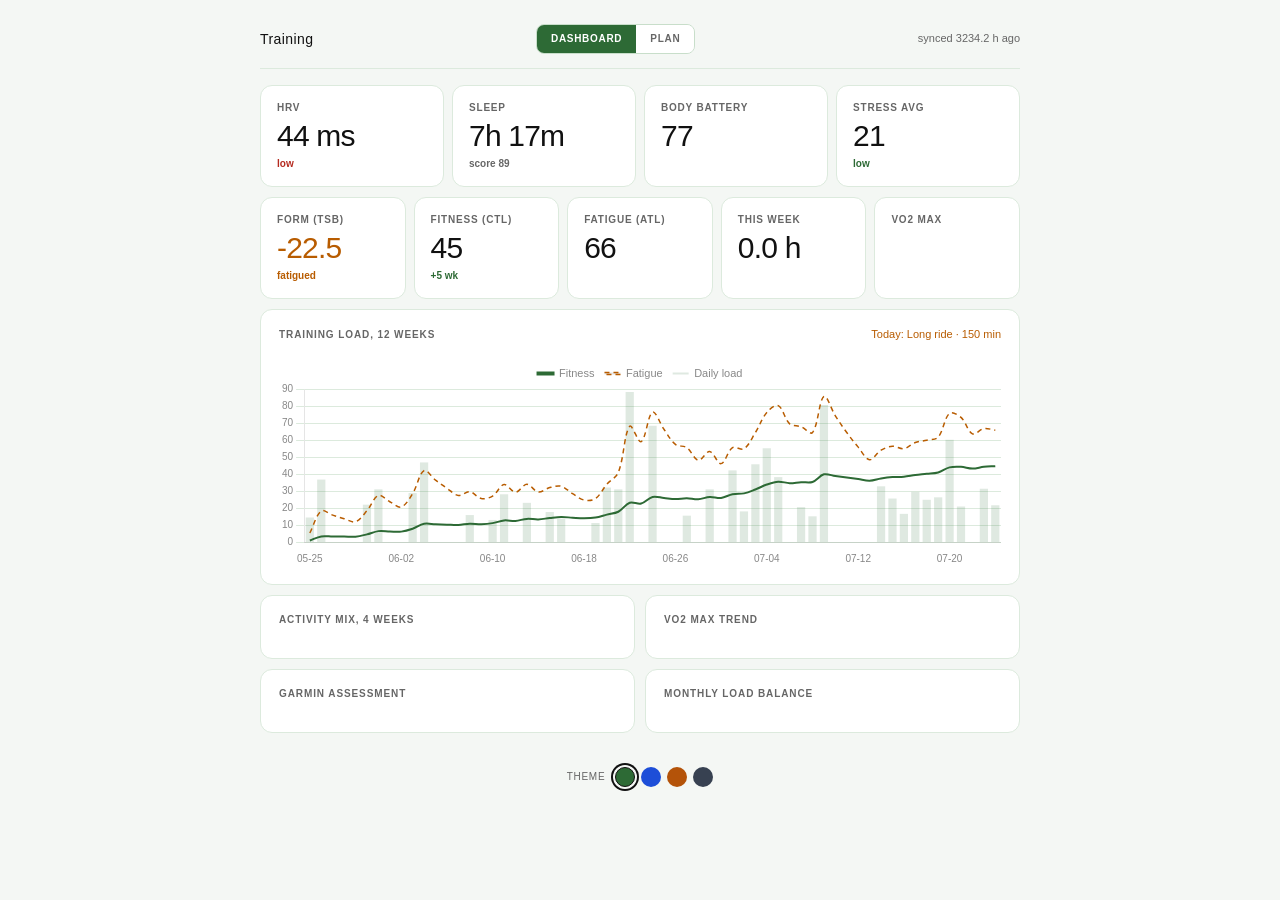
==== docs/index.html @ 1e38e418 "first commit" ====
<!DOCTYPE html>
<html lang="en">
<head>
<meta charset="utf-8">
<meta name="viewport" content="width=device-width, initial-scale=1">
<meta name="robots" content="noindex, nofollow">
<title>Training</title>
<link rel="stylesheet" href="style.css">
</head>
<body><script>
(function() {
  var t = localStorage.getItem("theme") || "green";
  document.body.setAttribute("data-theme", t);
  document.addEventListener("DOMContentLoaded", function() {
    document.querySelectorAll(".theme-btn").forEach(function(btn) {
      if (btn.dataset.theme === t) btn.classList.add("active");
      btn.addEventListener("click", function() {
        var theme = btn.dataset.theme;
        document.body.setAttribute("data-theme", theme);
        localStorage.setItem("theme", theme);
        document.querySelectorAll(".theme-btn").forEach(function(b) {
          b.classList.toggle("active", b.dataset.theme === theme);
        });
        document.dispatchEvent(new Event("themechange"));
      });
    });
  });
})();
</script>
<header>
  <h1>Training</h1>
  <nav>
    <a href="index.html" class="nav-link active">Dashboard</a>
    <a href="plan.html" class="nav-link">Plan</a>
  </nav>
  <span id="synced" class="muted"></span>
</header>

<section class="stats" id="readiness" aria-label="Today's readiness"></section>

<section class="stats" aria-label="Training load">
  <div class="stat" id="tsb-card"></div>
  <div class="stat">
    <span class="label">Fitness (CTL)</span>
    <span class="num" id="ctl"></span>
    <span class="delta" id="ctl-delta"></span>
  </div>
  <div class="stat">
    <span class="label">Fatigue (ATL)</span>
    <span class="num" id="atl"></span>
  </div>
  <div class="stat">
    <span class="label">This week</span>
    <span class="num" id="week-hours"></span>
  </div>
  <div class="stat">
    <span class="label">VO2 max</span>
    <span class="num" id="vo2-stat"></span>
    <span class="delta" id="vo2-sub"></span>
  </div>
</section>

<section>
  <div style="display:flex;justify-content:space-between;align-items:center;margin-bottom:14px">
    <h2 style="margin:0">Training load, 12 weeks</h2>
    <span id="chart-today-label" class="muted" style="font-size:11px"></span>
  </div>
  <div class="chart-wrap"><canvas id="loadChart"></canvas></div>
</section>

<div class="two-col">
  <section>
    <h2>Activity mix, 4 weeks</h2>
    <div id="mix"></div>
  </section>
  <section>
    <h2>VO2 max trend</h2>
    <div id="vo2-panel"></div>
  </section>
</div>

<div class="two-col">
  <section>
    <h2>Garmin assessment</h2>
    <div id="garmin-status"></div>
  </section>
  <section>
    <h2>Monthly load balance</h2>
    <div id="load-balance"></div>
  </section>
</div>


<script src="chart.umd.min.js"></script>
<script src="shared.js"></script>
<script src="dashboard.js"></script>
<div class="theme-switcher">
  <span class="theme-label">Theme</span>
  <button class="theme-btn" data-theme="green" title="Forest green" style="background:#2d6a35"></button>
  <button class="theme-btn" data-theme="slate" title="Slate blue"   style="background:#1d4ed8"></button>
  <button class="theme-btn" data-theme="warm"  title="Warm neutral" style="background:#b45309"></button>
  <button class="theme-btn" data-theme="mono"  title="Monochrome"   style="background:#374151"></button>
</div>
</body>
</html>
---- docs/style.css ----
:root {
  --bg: #f4f7f4;
  --card: #ffffff;
  --ink: #111111;
  --ink2: #333333;
  --muted: #666666;
  --line: #dceadd;
  --line2: #c8deca;
  --fitness: #2d6a35;
  --fitness-bg: #edf7ee;
  --fatigue: #b85c00;
  --danger: #b52b20;
  --danger-bg: #fde8e8;
  --today-bg: #f0f9f0;
}



* { box-sizing: border-box; }

body {
  margin: 0 auto;
  padding: 24px 20px 52px;
  max-width: 800px;
  background: var(--bg);
  color: var(--ink);
  font: 14px/1.6 -apple-system, "Helvetica Neue", Arial, sans-serif;
  -webkit-font-smoothing: antialiased;
}

h2 {
  font-size: 10px;
  font-weight: 600;
  margin: 0 0 14px;
  color: var(--muted);
  text-transform: uppercase;
  letter-spacing: 0.09em;
}

.mono { font-family: "SF Mono", ui-monospace, "Fira Code", monospace; }
.muted { color: var(--muted); font-size: 11px; }
.label {
  font-size: 10px;
  color: var(--muted);
  text-transform: uppercase;
  letter-spacing: 0.08em;
  font-weight: 600;
}

/* Header */
header {
  display: flex;
  justify-content: space-between;
  align-items: center;
  margin-bottom: 16px;
  padding-bottom: 14px;
  border-bottom: 1px solid var(--line);
}

#synced { font-size: 11px; color: var(--muted); font-variant-numeric: tabular-nums; }

h1 {
  font-size: 14px;
  font-weight: 500;
  margin: 0;
  color: var(--ink);
  letter-spacing: 0.03em;
}

/* Base card */
section {
  background: var(--card);
  border: 1px solid var(--line);
  border-radius: 12px;
  padding: 16px 18px;
  margin-bottom: 10px;
}

/* Gauge */
#form-gauge { padding: 18px 20px 16px; }

.gauge-head {
  display: flex;
  align-items: baseline;
  gap: 12px;
  margin-bottom: 16px;
  flex-wrap: wrap;
}

.big {
  font-size: 40px;
  font-weight: 200;
  line-height: 1;
  letter-spacing: -1.5px;
  font-variant-numeric: tabular-nums;
  font-family: -apple-system, "Helvetica Neue", Arial, sans-serif;
}

.zone-tag {
  font-size: 10px;
  font-weight: 700;
  padding: 4px 12px;
  border-radius: 999px;
  letter-spacing: 0.07em;
  text-transform: uppercase;
  align-self: center;
}

.gauge-track {
  position: relative;
  display: flex;
  height: 5px;
  gap: 3px;
  margin-bottom: 6px;
}

.seg { height: 5px; border-radius: 999px; }
.s-over  { flex: 20; background: var(--danger); opacity: 0.55; }
.s-fat   { flex: 20; background: var(--fatigue); opacity: 0.5; }
.s-neu   { flex: 15; background: var(--line2); }
.s-fresh { flex: 20; background: var(--fitness); opacity: 0.55; }
.s-det   { flex: 15; background: var(--line2); opacity: 0.6; }

#gauge-marker {
  position: absolute;
  top: -5px;
  width: 2px;
  height: 15px;
  background: var(--ink);
  border-radius: 1px;
  transition: left 0.8s cubic-bezier(0.34, 1.4, 0.64, 1);
}

.gauge-labels {
  display: flex;
  justify-content: space-between;
  font-size: 9px;
  color: var(--muted);
  text-transform: uppercase;
  letter-spacing: 0.05em;
}

/* Stat grid */
.stats {
  display: grid;
  grid-template-columns: repeat(auto-fit, minmax(140px, 1fr));
  gap: 8px;
  background: none;
  border: none;
  padding: 0;
  margin-bottom: 10px;
}

.stat {
  background: var(--card);
  border: 1px solid var(--line);
  border-radius: 12px;
  padding: 14px 16px;
  display: flex;
  flex-direction: column;
  gap: 5px;
}

.num {
  font-size: 30px;
  font-weight: 200;
  letter-spacing: -0.8px;
  line-height: 1;
  font-variant-numeric: tabular-nums;
}

.delta { font-size: 10px; color: var(--fitness); font-weight: 600; }

/* Chart */
.chart-wrap { position: relative; height: 210px; }

/* Two col */
.two-col { display: grid; grid-template-columns: 1fr 1fr; gap: 10px; }
@media (max-width: 580px) { .two-col { grid-template-columns: 1fr; } }

/* Mix bars */
.mix-row {
  display: grid;
  grid-template-columns: 70px 1fr 40px;
  gap: 10px;
  align-items: center;
  margin-bottom: 9px;
}
.mix-row:last-child { margin-bottom: 0; }
.mix-label { font-size: 12px; color: var(--ink2); }
.mix-bar-wrap { background: var(--line); border-radius: 999px; height: 4px; }
.mix-bar { height: 4px; border-radius: 999px; background: var(--fitness); min-width: 3px; }
.mix-hours { font-size: 11px; color: var(--muted); text-align: right; font-variant-numeric: tabular-nums; }

/* Recovery table */
.kv { width: 100%; font-size: 13px; border-collapse: collapse; }
.kv td { padding: 6px 0; border-bottom: 1px solid var(--line); }
.kv td:first-child { color: var(--muted); font-size: 12px; }
.kv td:last-child { text-align: right; font-variant-numeric: tabular-nums; font-size: 12px; }
.kv tr:last-child td { border-bottom: none; }

/* Plan */
.plan-head { display: flex; justify-content: space-between; align-items: baseline; }

#coach-says {
  font-size: 12px;
  color: var(--muted);
  line-height: 1.65;
  border-left: 2px solid var(--line2);
  padding: 5px 0 5px 12px;
  margin: 10px 0 14px;
  font-style: italic;
}

#plan { width: 100%; border-collapse: collapse; }

#plan td { padding: 9px 6px; border-bottom: 1px solid var(--line); vertical-align: top; }
#plan tr:last-child td { border-bottom: none; }

#plan tr.today { background: var(--today-bg); }
#plan tr.today td:first-child {
  border-left: 2px solid var(--fitness);
  padding-left: 5px;
  border-radius: 0;
}

#plan .day {
  width: 34px;
  font-size: 10px;
  font-weight: 700;
  text-transform: uppercase;
  letter-spacing: 0.06em;
  color: var(--muted);
  padding-top: 11px;
  white-space: nowrap;
}

#plan .session { font-size: 13px; font-weight: 500; line-height: 1.3; color: var(--ink); }
.session-dur { font-size: 10px; color: var(--muted); margin-left: 5px; font-weight: 400; }
#plan .details { font-size: 11.5px; color: var(--muted); margin-top: 3px; line-height: 1.5; }
#plan .status { width: 46px; text-align: right; font-size: 10px; font-weight: 600; padding-top: 11px; white-space: nowrap; }

.st-done { color: var(--fitness); }
.st-today { color: var(--fatigue); }

.dot {
  display: inline-block;
  width: 6px;
  height: 6px;
  border-radius: 50%;
  margin-right: 6px;
  vertical-align: 1px;
  flex-shrink: 0;
}
.i-easy     { background: var(--fitness); }
.i-moderate { background: var(--fatigue); }
.i-hard     { background: var(--danger); }

footer {
  text-align: center;
  margin-top: 24px;
  font-size: 10px;
  color: var(--muted);
  letter-spacing: 0.03em;
}

/* VO2 max + Garmin status */
.vo2-row { display: flex; align-items: flex-end; gap: 16px; }
.vo2-num { font-size: 30px; font-weight: 200; letter-spacing: -0.8px; line-height: 1; }
.vo2-sub { font-size: 10px; color: var(--muted); margin-top: 3px; }
.vo2-trend { flex: 1; }
.vo2-trend-label { font-size: 10px; color: var(--muted); margin-bottom: 4px; }
.vo2-trend svg { width: 100%; height: 38px; overflow: visible; display: block; }

.status-pill {
  display: inline-flex; align-items: center; gap: 6px;
  font-size: 10px; font-weight: 700; padding: 4px 12px;
  border-radius: 999px; text-transform: uppercase;
  letter-spacing: 0.07em; margin-bottom: 10px;
}
.garmin-kv { width: 100%; font-size: 12px; border-collapse: collapse; }
.garmin-kv td { padding: 5px 0; border-bottom: 1px solid var(--line); color: var(--muted); }
.garmin-kv td:last-child { text-align: right; color: var(--ink); border-bottom: 1px solid var(--line); }
.garmin-kv tr:last-child td { border-bottom: none; }

/* Load balance bars */
.balance-row { margin-bottom: 14px; }
.balance-row:last-child { margin-bottom: 0; }
.balance-head { display: flex; justify-content: space-between; align-items: baseline; margin-bottom: 5px; }
.balance-name { font-size: 11px; font-weight: 500; color: var(--ink2); display: flex; align-items: center; gap: 6px; }
.balance-nums { font-size: 10px; color: var(--muted); font-variant-numeric: tabular-nums; }
.bar-track { height: 6px; background: var(--line); border-radius: 999px; position: relative; }
.bar-fill { height: 6px; border-radius: 999px; position: absolute; left: 0; top: 0; }
.bar-target {
  position: absolute; top: -3px; height: 12px;
  border-radius: 2px;
  background: rgba(45,106,53,0.1);
  border: 1px solid rgba(45,106,53,0.3);
}
.balance-hint { font-size: 10px; color: var(--muted); margin-top: 4px; }
.bal-ok   { background: var(--fitness); opacity: 0.65; }
.bal-warn { background: var(--fatigue); opacity: 0.65; }
.bal-over { background: var(--danger);  opacity: 0.6;  }
.dot-status { width: 6px; height: 6px; border-radius: 50%; display: inline-block; flex-shrink: 0; }

/* Nav */
nav { display: flex; border: 1px solid var(--line2); border-radius: 8px; overflow: hidden; }
.nav-link {
  font-size: 10px; font-weight: 600; text-transform: uppercase;
  letter-spacing: 0.07em; padding: 6px 14px; color: var(--muted);
  text-decoration: none; background: var(--card);
  transition: background 0.15s;
}
.nav-link.active { background: var(--fitness); color: #fff; }
.nav-link:not(.active):hover { background: var(--line); }

/* Today card */
#today-card {
  background: var(--card); border: 1px solid var(--line);
  border-radius: 12px; padding: 16px 18px; margin-bottom: 10px;
}
.today-session { font-size: 15px; font-weight: 500; color: var(--ink); margin-bottom: 4px; }
.today-details { font-size: 12px; color: var(--muted); line-height: 1.5; margin-bottom: 12px; }
.today-readiness {
  display: grid; grid-template-columns: repeat(4, 1fr);
  gap: 8px; border-top: 1px solid var(--line); padding-top: 12px; margin-top: 10px;
}
.readiness-item { text-align: center; }
.readiness-val { font-size: 16px; font-weight: 300; letter-spacing: -0.3px; margin-top: 3px; }

/* Intensity pill (plan page) */
.int-pill {
  font-size: 9px; font-weight: 700; padding: 3px 8px;
  border-radius: 999px; text-transform: uppercase; letter-spacing: 0.06em;
  white-space: nowrap; flex-shrink: 0;
}

/* Collapsible day cards */
.day-card {
  background: var(--card);
  border: 1px solid var(--line);
  border-radius: 12px;
  margin-bottom: 8px;
  overflow: hidden;
  transition: border-color 0.15s;
}
.day-card.expanded { border-color: var(--fitness); }

.day-header {
  display: flex;
  align-items: center;
  gap: 8px;
  padding: 13px 16px;
  cursor: pointer;
  user-select: none;
  -webkit-user-select: none;
}
.day-header:active { background: var(--line); }

.day-lbl {
  font-size: 10px;
  font-weight: 700;
  text-transform: uppercase;
  letter-spacing: 0.06em;
  color: var(--muted);
  width: 30px;
  flex-shrink: 0;
}
.day-today { color: var(--fitness); }

.day-session {
  font-size: 14px;
  font-weight: 500;
  color: var(--ink);
  flex: 1;
  min-width: 0;
  overflow: hidden;
  text-overflow: ellipsis;
  white-space: nowrap;
}
.day-dur { font-weight: 400; color: var(--muted); font-size: 13px; }

.day-status { font-size: 10px; font-weight: 600; flex-shrink: 0; }
.day-chevron {
  font-size: 18px;
  color: var(--muted);
  flex-shrink: 0;
  transition: transform 0.2s ease;
  line-height: 1;
}
.day-card.expanded .day-chevron { transform: rotate(90deg); }

.day-body {
  display: none;
  padding: 0 16px 14px;
  border-top: 1px solid var(--line);
}
.day-card.expanded .day-body { display: block; }

/* Exercise block (gym) */
.ex-block { margin-top: 12px; }
.ex-block + .ex-block { margin-top: 16px; }
.ex-block-title {
  font-size: 11px;
  font-weight: 700;
  text-transform: uppercase;
  letter-spacing: 0.07em;
  color: var(--fitness);
  margin-bottom: 4px;
}
.ex-note {
  font-size: 11px;
  color: var(--muted);
  margin-bottom: 10px;
  font-style: italic;
}
.ex-item {
  display: flex;
  justify-content: space-between;
  align-items: center;
  padding: 11px 0;
  border-bottom: 1px solid var(--line);
}
.ex-item:last-child { border-bottom: none; }
.ex-name { font-size: 15px; color: var(--ink); }
.ex-meta { text-align: right; flex-shrink: 0; margin-left: 12px; }
.ex-sets { font-size: 13px; font-weight: 500; color: var(--fitness); }
.ex-reps { font-size: 10px; color: var(--muted); margin-top: 2px; }

/* Swim block */
.swim-block { margin-top: 10px; }
.swim-row {
  display: flex;
  gap: 12px;
  padding: 8px 0;
  border-bottom: 1px solid var(--line);
  align-items: baseline;
}
.swim-row:last-child { border-bottom: none; }
.swim-phase {
  font-size: 10px;
  font-weight: 700;
  text-transform: uppercase;
  letter-spacing: 0.06em;
  color: var(--fitness);
  width: 64px;
  flex-shrink: 0;
}
.swim-content { font-size: 13px; color: var(--ink2); line-height: 1.5; }

/* Prose detail (cycling, rest etc) */
.detail-prose {
  font-size: 13px;
  color: var(--muted);
  line-height: 1.65;
  margin-top: 10px;
}

/* Theme switcher */
.theme-switcher {
  display: flex;
  align-items: center;
  justify-content: center;
  gap: 6px;
  padding: 24px 0 36px;
}
.theme-label {
  font-size: 10px;
  color: var(--muted);
  text-transform: uppercase;
  letter-spacing: 0.07em;
  margin-right: 4px;
}
.theme-btn {
  width: 20px;
  height: 20px;
  border-radius: 50%;
  border: 1.5px solid transparent;
  cursor: pointer;
  transition: border-color 0.15s, box-shadow 0.15s;
  flex-shrink: 0;
  outline: none;
  box-shadow: 0 0 0 0px rgba(0,0,0,0);
}
.theme-btn:hover { box-shadow: 0 0 0 3px color-mix(in srgb, currentColor 15%, transparent); }
.theme-btn.active {
  border-color: var(--ink);
  box-shadow: 0 0 0 2px var(--bg), 0 0 0 4px var(--ink);
}

/* Theme: slate blue (default — already in :root) */
body[data-theme="slate"] {
  --bg: #f8f9fc;
  --card: #ffffff;
  --ink: #111827;
  --ink2: #374151;
  --muted: #9ca3af;
  --line: #e2e8f0;
  --line2: #cbd5e1;
  --fitness: #1d4ed8;
  --fitness-bg: #eff6ff;
  --fatigue: #b45309;
  --danger: #dc2626;
  --danger-bg: #fef2f2;
  --today-bg: #eff6ff;
}

/* Theme: warm neutral */
body[data-theme="warm"] {
  --bg: #faf8f5;
  --card: #ffffff;
  --ink: #1c1917;
  --ink2: #44403c;
  --muted: #a8a29e;
  --line: #e8e4de;
  --line2: #d6d0c8;
  --fitness: #b45309;
  --fitness-bg: #fffbeb;
  --fatigue: #b45309;
  --danger: #b91c1c;
  --danger-bg: #fef2f2;
  --today-bg: #fffbeb;
}

/* Theme: monochrome */
body[data-theme="mono"] {
  --bg: #ffffff;
  --card: #f9fafb;
  --ink: #000000;
  --ink2: #1f2937;
  --muted: #9ca3af;
  --line: #e5e7eb;
  --line2: #d1d5db;
  --fitness: #374151;
  --fitness-bg: #f3f4f6;
  --fatigue: #6b7280;
  --danger: #dc2626;
  --danger-bg: #fef2f2;
  --today-bg: #f3f4f6;
}

/* Theme: forest green (current) */
body[data-theme="green"] {
  --bg: #f4f7f4;
  --card: #ffffff;
  --ink: #111111;
  --ink2: #333333;
  --muted: #666666;
  --line: #dceadd;
  --line2: #c8deca;
  --fitness: #2d6a35;
  --fitness-bg: #edf7ee;
  --fatigue: #b85c00;
  --danger: #b52b20;
  --danger-bg: #fde8e8;
  --today-bg: #f0f9f0;
}

@media (prefers-color-scheme: dark) {
  body[data-theme="green"] {
    --bg: #101a11; --card: #162018;
    --ink: #e8efe9; --ink2: #b0ccb2; --muted: #5a7a5c;
    --line: #243d27; --line2: #1e3320;
    --fitness: #5cb86a; --fitness-bg: #152018;
    --fatigue: #e09a40; --danger: #e07070; --danger-bg: #2e1515;
    --today-bg: #132015;
  }
  body[data-theme="slate"] {
    --bg: #0f1117; --card: #1a1f2e;
    --ink: #e8eaf6; --ink2: #b0b8d0; --muted: #6b7599;
    --line: #252d42; --line2: #1e2538;
    --fitness: #60a5fa; --fitness-bg: #1e3a5f;
    --fatigue: #fb923c; --danger: #f87171; --danger-bg: #2d1515;
    --today-bg: #1e2d42;
  }
  body[data-theme="warm"] {
    --bg: #1c1917; --card: #292524;
    --ink: #f5f0eb; --ink2: #c9c2bb; --muted: #857770;
    --line: #3a3330; --line2: #2e2b28;
    --fitness: #fbbf24; --fitness-bg: #2d2200;
    --fatigue: #fb923c; --danger: #f87171; --danger-bg: #2d1515;
    --today-bg: #2d2200;
  }
  body[data-theme="mono"] {
    --bg: #111111; --card: #1f1f1f;
    --ink: #f5f5f5; --ink2: #d4d4d4; --muted: #737373;
    --line: #2e2e2e; --line2: #404040;
    --fitness: #a3a3a3; --fitness-bg: #262626;
    --fatigue: #a3a3a3; --danger: #f87171; --danger-bg: #2d1515;
    --today-bg: #262626;
  }
}
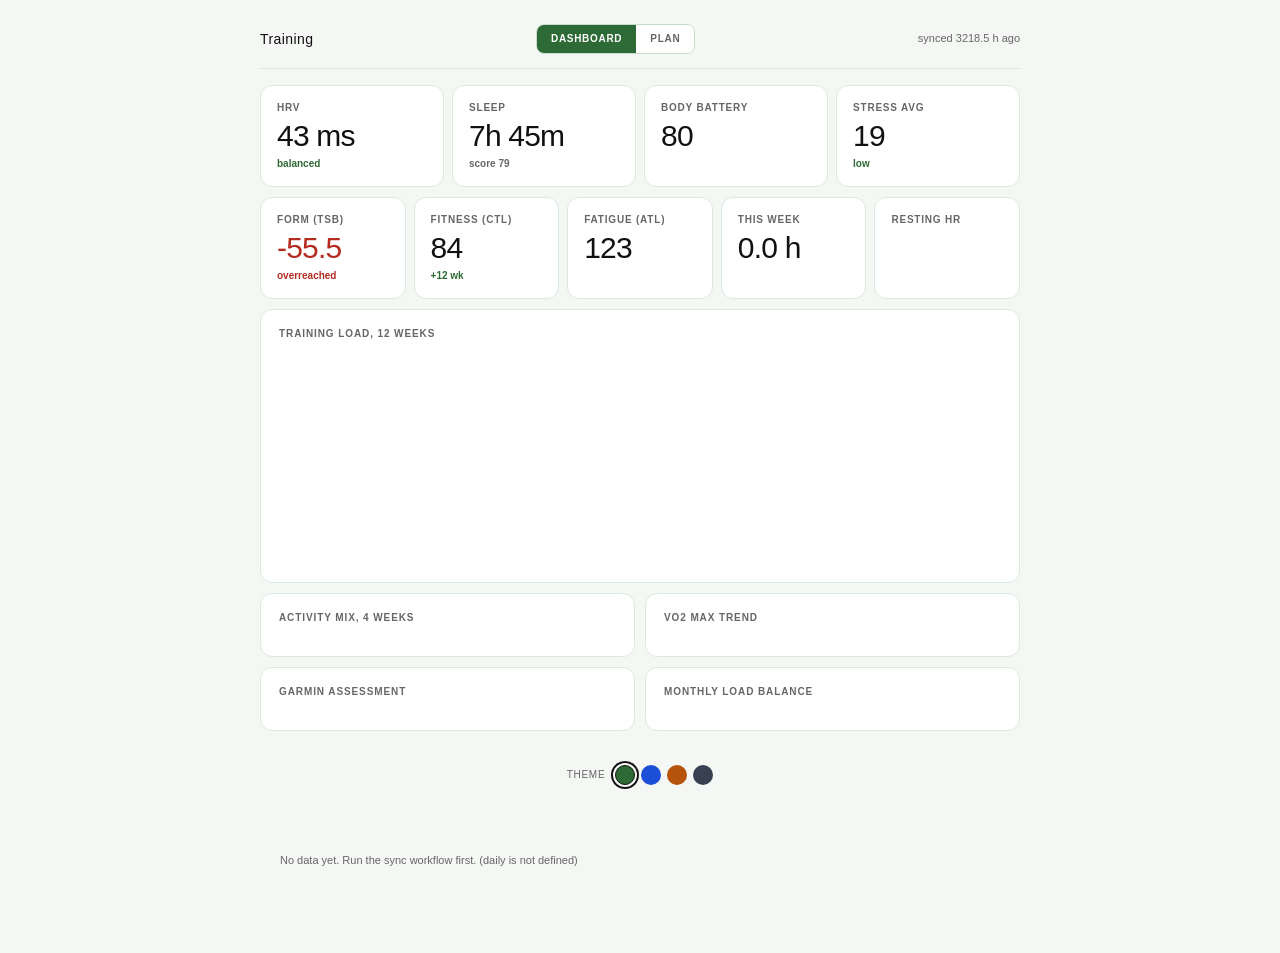
==== commit afa4aa2c: "updated" ====
--- a/docs/index.html
+++ b/docs/index.html
@@ -54,9 +54,9 @@
     <span class="num" id="week-hours"></span>
   </div>
   <div class="stat">
-    <span class="label">VO2 max</span>
-    <span class="num" id="vo2-stat"></span>
-    <span class="delta" id="vo2-sub"></span>
+    <span class="label">Resting HR</span>
+    <span class="num" id="rhr-stat"></span>
+    <span class="delta" id="rhr-sub"></span>
   </div>
 </section>
 
--- a/docs/style.css
+++ b/docs/style.css
@@ -202,6 +202,26 @@
 /* Plan */
 .plan-head { display: flex; justify-content: space-between; align-items: baseline; }
 
+.coach-clamped {
+  display: -webkit-box;
+  -webkit-line-clamp: 3;
+  -webkit-box-orient: vertical;
+  overflow: hidden;
+}
+.coach-expanded {
+  display: block;
+  -webkit-line-clamp: unset;
+  overflow: visible;
+}
+.coach-toggle {
+  font-size: 11px;
+  color: var(--fitness);
+  cursor: pointer;
+  display: block;
+  margin-top: 4px;
+  margin-bottom: 10px;
+}
+
 #coach-says {
   font-size: 12px;
   color: var(--muted);
@@ -374,9 +394,8 @@
   color: var(--ink);
   flex: 1;
   min-width: 0;
-  overflow: hidden;
-  text-overflow: ellipsis;
-  white-space: nowrap;
+  white-space: normal;
+  line-height: 1.3;
 }
 .day-dur { font-weight: 400; color: var(--muted); font-size: 13px; }
 
@@ -423,6 +442,8 @@
 }
 .ex-item:last-child { border-bottom: none; }
 .ex-name { font-size: 15px; color: var(--ink); }
+.ex-left { display: flex; flex-direction: column; gap: 2px; flex: 1; min-width: 0; }
+.ex-inline-note { font-size: 11px; color: var(--muted); }
 .ex-meta { text-align: right; flex-shrink: 0; margin-left: 12px; }
 .ex-sets { font-size: 13px; font-weight: 500; color: var(--fitness); }
 .ex-reps { font-size: 10px; color: var(--muted); margin-top: 2px; }
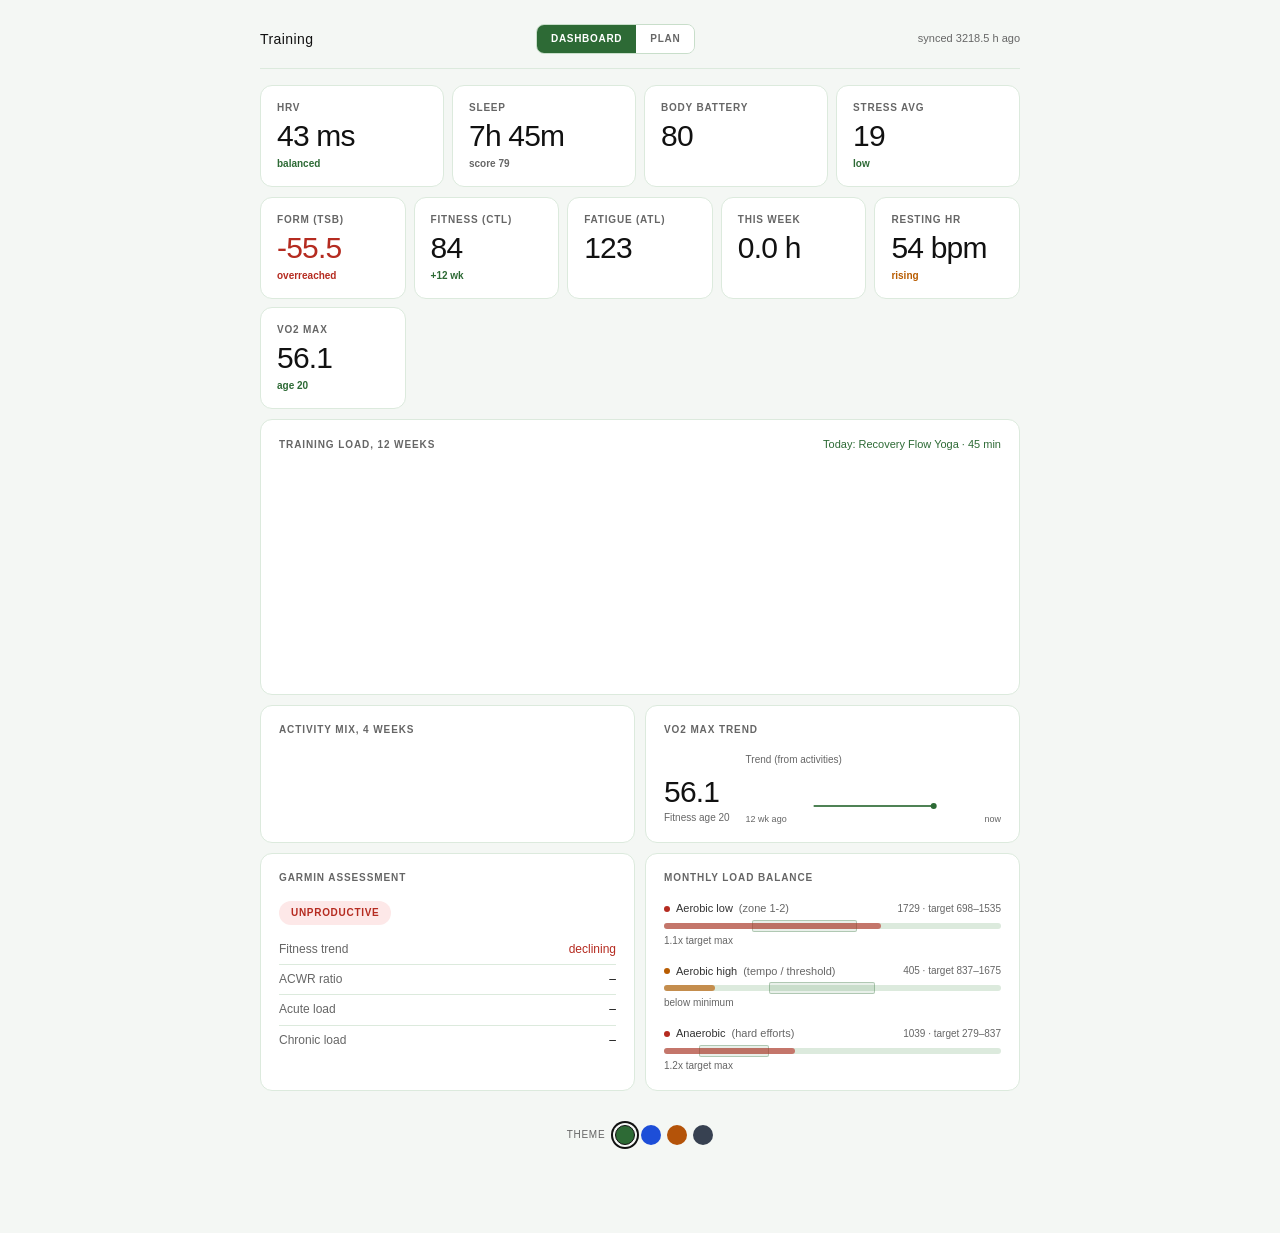
==== commit f95f67db: "updated" ====
--- a/docs/index.html
+++ b/docs/index.html
@@ -58,6 +58,11 @@
     <span class="num" id="rhr-stat"></span>
     <span class="delta" id="rhr-sub"></span>
   </div>
+  <div class="stat">
+    <span class="label">VO2 max</span>
+    <span class="num" id="vo2-stat"></span>
+    <span class="delta" id="vo2-sub"></span>
+  </div>
 </section>
 
 <section>
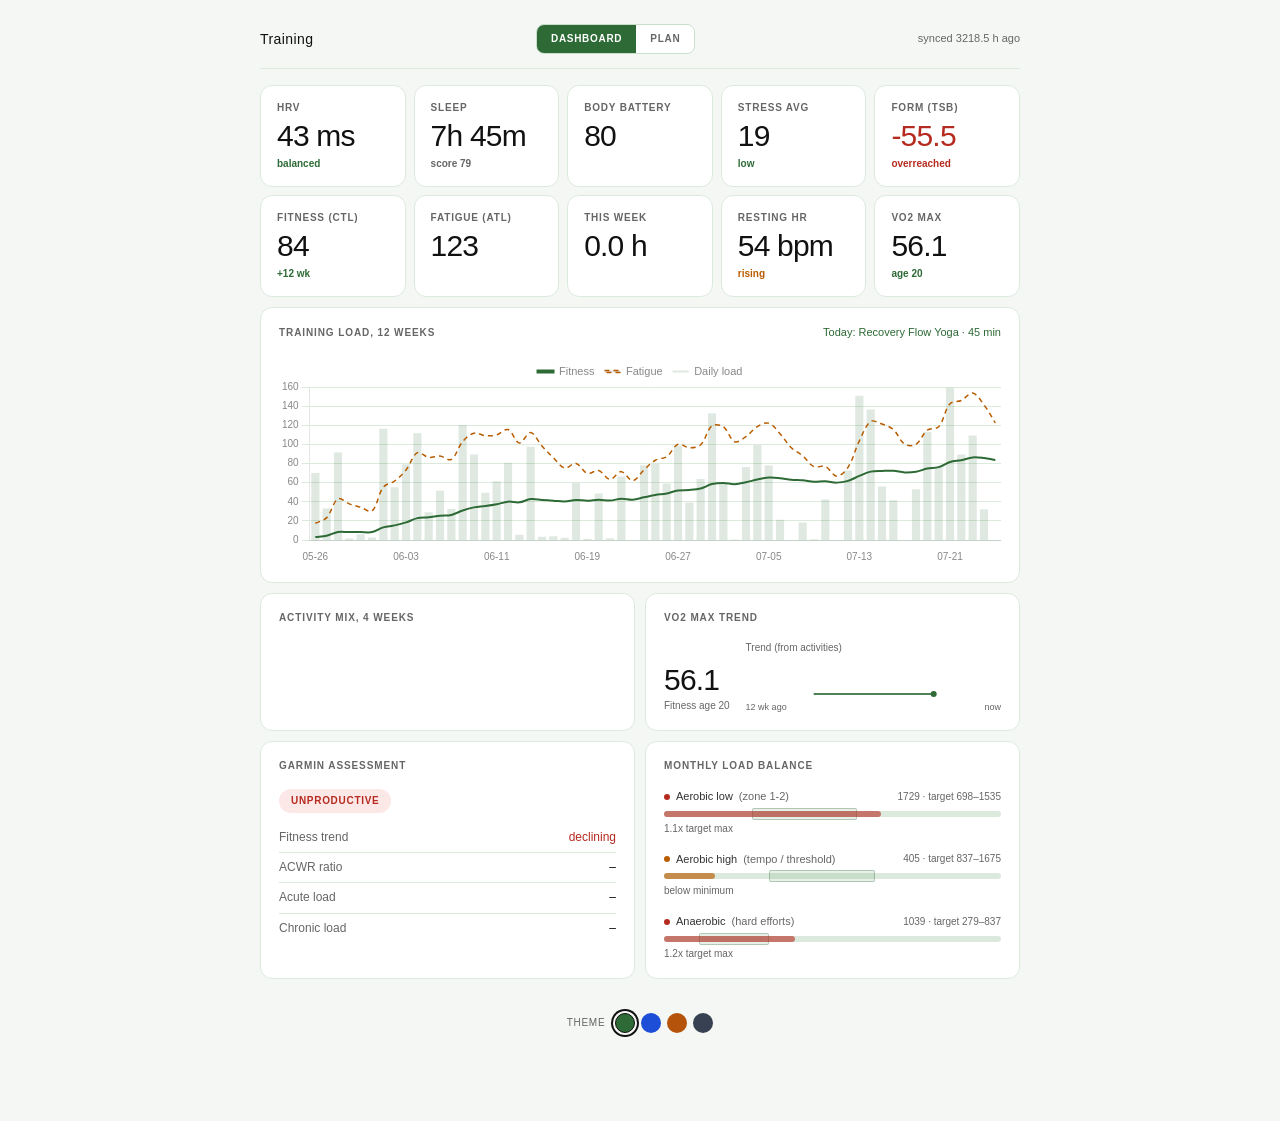
==== commit e9f84c8a: "updated" ====
--- a/docs/index.html
+++ b/docs/index.html
@@ -36,9 +36,11 @@
   <span id="synced" class="muted"></span>
 </header>
 
-<section class="stats" id="readiness" aria-label="Today's readiness"></section>
-
-<section class="stats" aria-label="Training load">
+<section class="stats" aria-label="Key metrics">
+  <div class="stat" id="readiness-hrv"></div>
+  <div class="stat" id="readiness-sleep"></div>
+  <div class="stat" id="readiness-battery"></div>
+  <div class="stat" id="readiness-stress"></div>
   <div class="stat" id="tsb-card"></div>
   <div class="stat">
     <span class="label">Fitness (CTL)</span>
--- a/docs/style.css
+++ b/docs/style.css
@@ -143,12 +143,15 @@
 /* Stat grid */
 .stats {
   display: grid;
-  grid-template-columns: repeat(auto-fit, minmax(140px, 1fr));
+  grid-template-columns: repeat(5, 1fr);
   gap: 8px;
   background: none;
   border: none;
   padding: 0;
   margin-bottom: 10px;
+}
+@media (max-width: 700px) {
+  .stats { grid-template-columns: repeat(2, 1fr); }
 }
 
 .stat {
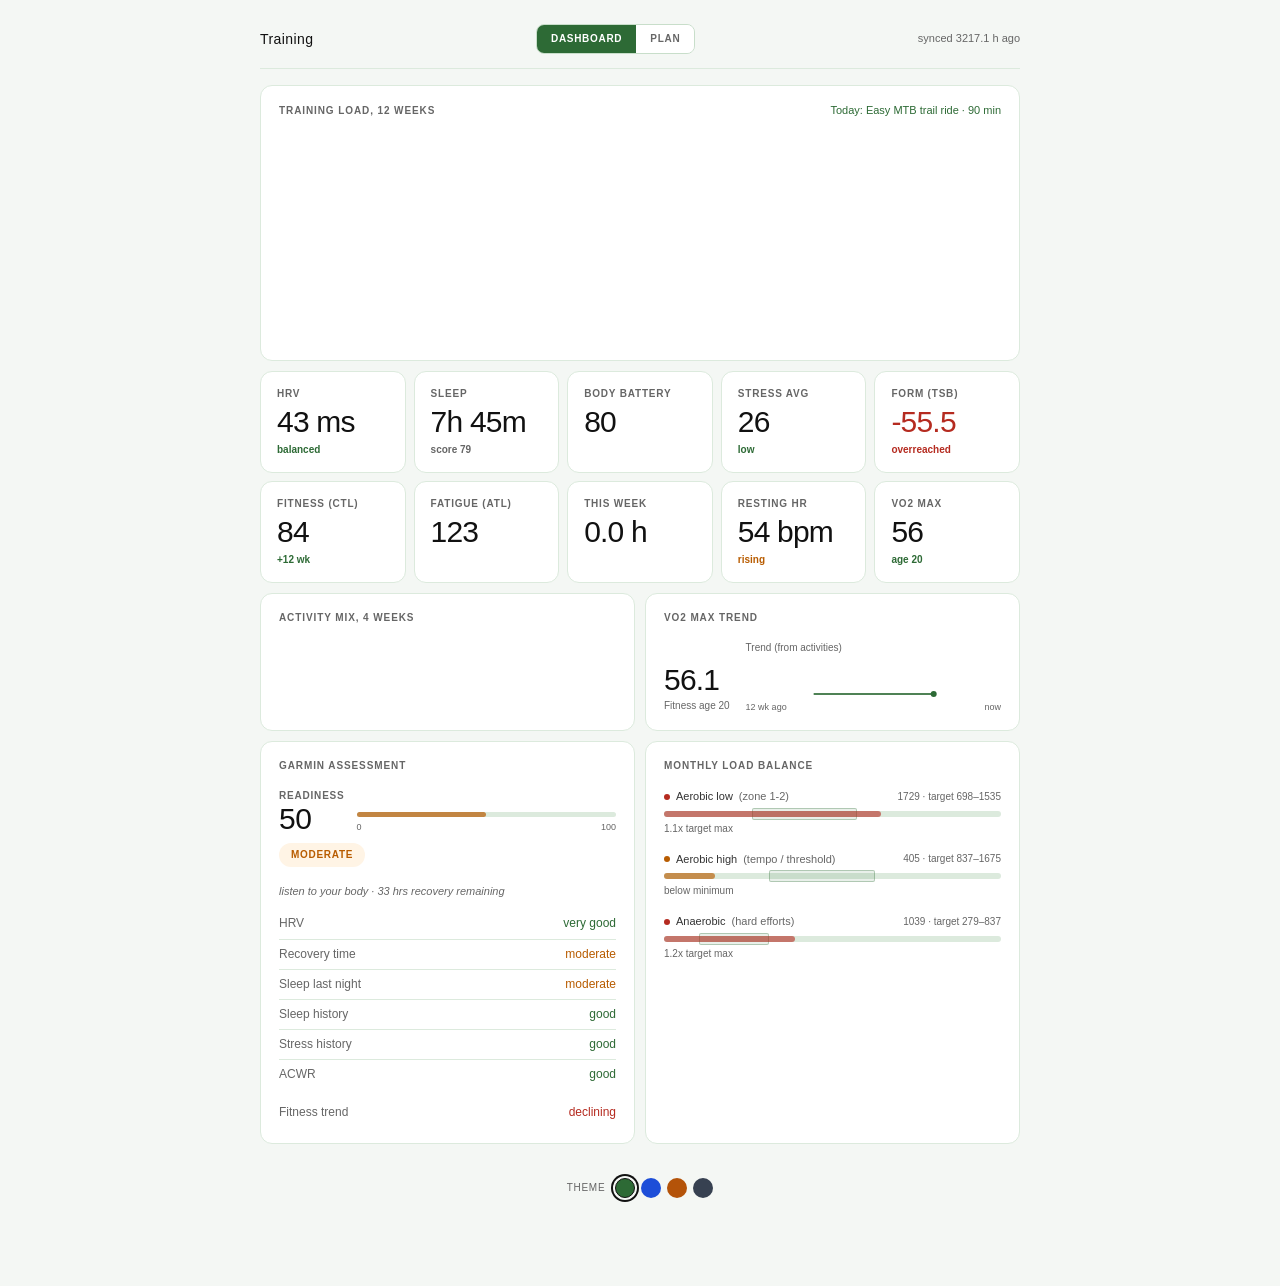
==== commit 9b160306: "update" ====
--- a/docs/index.html
+++ b/docs/index.html
@@ -36,6 +36,14 @@
   <span id="synced" class="muted"></span>
 </header>
 
+<section>
+  <div style="display:flex;justify-content:space-between;align-items:center;margin-bottom:14px">
+    <h2 style="margin:0">Training load, 12 weeks</h2>
+    <span id="chart-today-label" class="muted" style="font-size:11px"></span>
+  </div>
+  <div class="chart-wrap"><canvas id="loadChart"></canvas></div>
+</section>
+
 <section class="stats" aria-label="Key metrics">
   <div class="stat" id="readiness-hrv"></div>
   <div class="stat" id="readiness-sleep"></div>
@@ -65,14 +73,6 @@
     <span class="num" id="vo2-stat"></span>
     <span class="delta" id="vo2-sub"></span>
   </div>
-</section>
-
-<section>
-  <div style="display:flex;justify-content:space-between;align-items:center;margin-bottom:14px">
-    <h2 style="margin:0">Training load, 12 weeks</h2>
-    <span id="chart-today-label" class="muted" style="font-size:11px"></span>
-  </div>
-  <div class="chart-wrap"><canvas id="loadChart"></canvas></div>
 </section>
 
 <div class="two-col">
--- a/docs/style.css
+++ b/docs/style.css
@@ -614,3 +614,13 @@
     --today-bg: #262626;
   }
 }
+
+/* Training readiness panel */
+.readiness-wrap { margin-bottom: 2px; }
+.readiness-score-row { display: flex; align-items: flex-end; gap: 12px; margin-bottom: 8px; }
+.readiness-num { font-size: 30px; font-weight: 200; letter-spacing: -0.5px; line-height: 1; }
+.readiness-bar-wrap { flex: 1; }
+.readiness-bar-track { height: 5px; background: var(--line); border-radius: 999px; margin-bottom: 3px; }
+.readiness-bar-fill { height: 5px; border-radius: 999px; }
+.readiness-bar-labels { display: flex; justify-content: space-between; font-size: 9px; color: var(--muted); }
+.readiness-feedback { font-size: 11px; color: var(--muted); font-style: italic; margin-top: 6px; line-height: 1.5; }
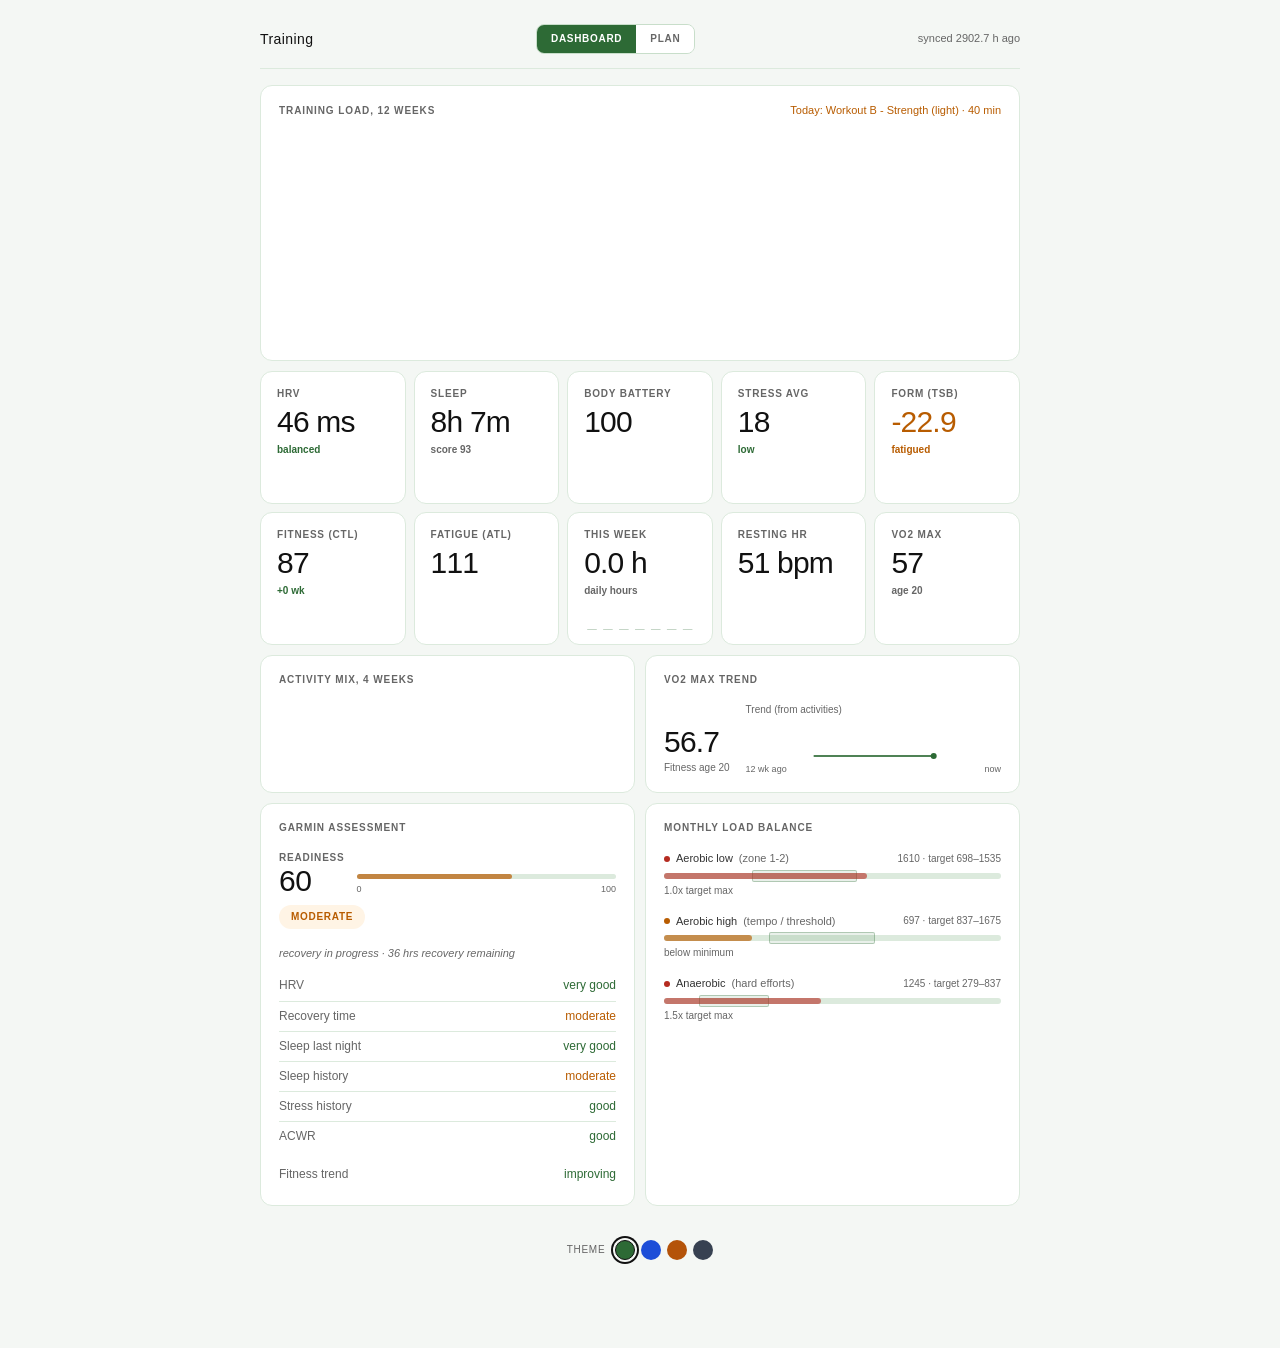
==== commit 5eed82e3: "update" ====
--- a/docs/index.html
+++ b/docs/index.html
@@ -45,34 +45,16 @@
 </section>
 
 <section class="stats" aria-label="Key metrics">
-  <div class="stat" id="readiness-hrv"></div>
-  <div class="stat" id="readiness-sleep"></div>
-  <div class="stat" id="readiness-battery"></div>
-  <div class="stat" id="readiness-stress"></div>
-  <div class="stat" id="tsb-card"></div>
-  <div class="stat">
-    <span class="label">Fitness (CTL)</span>
-    <span class="num" id="ctl"></span>
-    <span class="delta" id="ctl-delta"></span>
-  </div>
-  <div class="stat">
-    <span class="label">Fatigue (ATL)</span>
-    <span class="num" id="atl"></span>
-  </div>
-  <div class="stat">
-    <span class="label">This week</span>
-    <span class="num" id="week-hours"></span>
-  </div>
-  <div class="stat">
-    <span class="label">Resting HR</span>
-    <span class="num" id="rhr-stat"></span>
-    <span class="delta" id="rhr-sub"></span>
-  </div>
-  <div class="stat">
-    <span class="label">VO2 max</span>
-    <span class="num" id="vo2-stat"></span>
-    <span class="delta" id="vo2-sub"></span>
-  </div>
+  <div class="stat" id="card-hrv"     role="button" tabindex="0"></div>
+  <div class="stat" id="card-sleep"   role="button" tabindex="0"></div>
+  <div class="stat" id="card-battery" role="button" tabindex="0"></div>
+  <div class="stat" id="card-stress"  role="button" tabindex="0"></div>
+  <div class="stat" id="card-tsb"     role="button" tabindex="0"></div>
+  <div class="stat" id="card-ctl"     role="button" tabindex="0"></div>
+  <div class="stat" id="card-atl"     role="button" tabindex="0"></div>
+  <div class="stat" id="card-week"    role="button" tabindex="0"></div>
+  <div class="stat" id="card-rhr"     role="button" tabindex="0"></div>
+  <div class="stat" id="card-vo2"     role="button" tabindex="0"></div>
 </section>
 
 <div class="two-col">
--- a/docs/style.css
+++ b/docs/style.css
@@ -624,3 +624,127 @@
 .readiness-bar-fill { height: 5px; border-radius: 999px; }
 .readiness-bar-labels { display: flex; justify-content: space-between; font-size: 9px; color: var(--muted); }
 .readiness-feedback { font-size: 11px; color: var(--muted); font-style: italic; margin-top: 6px; line-height: 1.5; }
+
+/* ---------------------------------------------------------------------------
+   Expandable stat cards
+   --------------------------------------------------------------------------- */
+
+.stat {
+  cursor: pointer;
+  transition: border-color 0.15s;
+  overflow: hidden;
+}
+.stat:hover { border-color: var(--line2); }
+.stat:focus-visible { outline: 2px solid var(--fitness); outline-offset: 2px; }
+.stat.expanded {
+  grid-column: 1 / -1;
+  border-color: var(--fitness);
+  cursor: default;
+}
+
+/* Mini sparkline sits at the foot of the collapsed card */
+.spark {
+  width: 100%;
+  height: 22px;
+  display: block;
+  margin-top: 4px;
+  overflow: visible;
+}
+.spark-blank { height: 22px; margin-top: 4px; }
+.stat.expanded .spark,
+.stat.expanded .spark-blank { display: none; }
+
+/* Detail panel */
+.stat-detail { display: none; }
+.stat.expanded .stat-detail {
+  display: block;
+  margin-top: 10px;
+  padding-top: 12px;
+  border-top: 1px solid var(--line);
+}
+.spark-lg { width: 100%; height: 64px; display: block; overflow: visible; }
+.spark-empty { font-size: 11px; color: var(--muted); margin: 0 0 10px; line-height: 1.5; }
+
+.detail-stats {
+  display: flex;
+  gap: 22px;
+  margin-top: 12px;
+  flex-wrap: wrap;
+}
+.detail-stat { display: flex; flex-direction: column; gap: 3px; }
+.detail-stat-lbl {
+  font-size: 9px;
+  color: var(--muted);
+  text-transform: uppercase;
+  letter-spacing: 0.08em;
+  font-weight: 600;
+}
+.detail-stat-val {
+  font-size: 14px;
+  font-weight: 400;
+  font-variant-numeric: tabular-nums;
+  color: var(--ink);
+}
+
+/* Day by day strip, 7 day view only */
+.day-strip {
+  display: flex;
+  gap: 4px;
+  margin-top: 14px;
+  padding-top: 10px;
+  border-top: 1px solid var(--line);
+}
+.day-cell {
+  flex: 1;
+  display: flex;
+  flex-direction: column;
+  align-items: center;
+  gap: 3px;
+  min-width: 0;
+}
+.day-cell-lbl {
+  font-size: 9px;
+  color: var(--muted);
+  text-transform: uppercase;
+  letter-spacing: 0.06em;
+  font-weight: 600;
+}
+.day-cell-val {
+  font-size: 12px;
+  color: var(--ink2);
+  font-variant-numeric: tabular-nums;
+}
+
+/* Window toggle */
+.win-pills { display: flex; gap: 6px; margin-top: 14px; }
+.win-pill {
+  font: inherit;
+  font-size: 10px;
+  font-weight: 600;
+  letter-spacing: 0.06em;
+  text-transform: uppercase;
+  padding: 4px 12px;
+  border-radius: 999px;
+  border: 1px solid var(--line2);
+  background: var(--card);
+  color: var(--muted);
+  cursor: pointer;
+  transition: background 0.15s, color 0.15s;
+}
+.win-pill:hover { background: var(--line); }
+.win-pill.active {
+  background: var(--fitness);
+  border-color: var(--fitness);
+  color: #fff;
+}
+
+@media (max-width: 700px) {
+  .spark, .spark-blank { height: 18px; }
+  .spark-lg { height: 76px; }
+  .detail-stats { gap: 16px; }
+  .day-cell-val { font-size: 11px; }
+}
+
+@media (prefers-reduced-motion: reduce) {
+  .stat, .win-pill { transition: none; }
+}
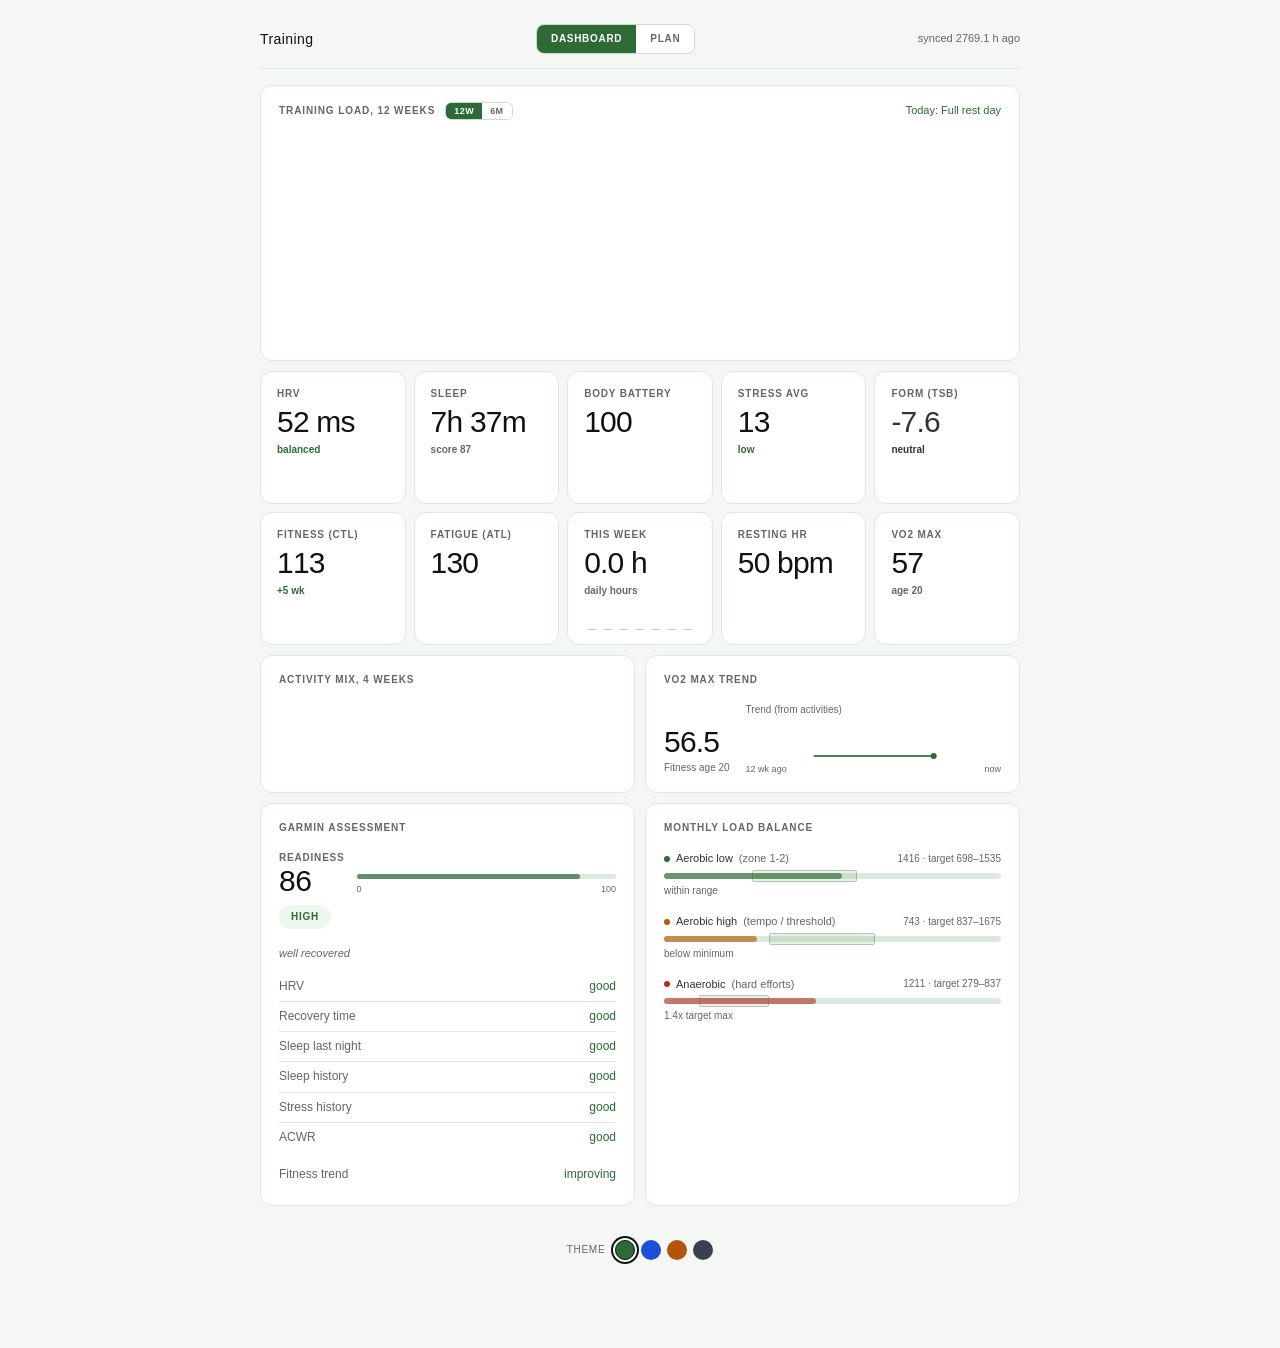
==== commit ebc550b9: "update" ====
--- a/docs/index.html
+++ b/docs/index.html
@@ -38,7 +38,13 @@
 
 <section>
   <div style="display:flex;justify-content:space-between;align-items:center;margin-bottom:14px">
-    <h2 style="margin:0">Training load, 12 weeks</h2>
+    <div style="display:flex;align-items:center;gap:10px">
+      <h2 style="margin:0" id="chart-title">Training load, 12 weeks</h2>
+      <div class="range-toggle">
+        <button class="range-btn active" data-days="84">12w</button>
+        <button class="range-btn" data-days="182">6m</button>
+      </div>
+    </div>
     <span id="chart-today-label" class="muted" style="font-size:11px"></span>
   </div>
   <div class="chart-wrap"><canvas id="loadChart"></canvas></div>
--- a/docs/style.css
+++ b/docs/style.css
@@ -336,6 +336,33 @@
 }
 .nav-link.active { background: var(--fitness); color: #fff; }
 .nav-link:not(.active):hover { background: var(--line); }
+
+/* Chart range toggle */
+.range-toggle {
+  display: flex;
+  border: 1px solid var(--line2);
+  border-radius: 6px;
+  overflow: hidden;
+}
+.range-btn {
+  font-size: 9px;
+  font-weight: 600;
+  text-transform: uppercase;
+  letter-spacing: 0.05em;
+  padding: 3px 8px;
+  color: var(--muted);
+  background: var(--card);
+  border: none;
+  cursor: pointer;
+  transition: background 0.15s;
+}
+.range-btn.active {
+  background: var(--fitness);
+  color: #fff;
+}
+.range-btn:not(.active):hover {
+  background: var(--line);
+}
 
 /* Today card */
 #today-card {
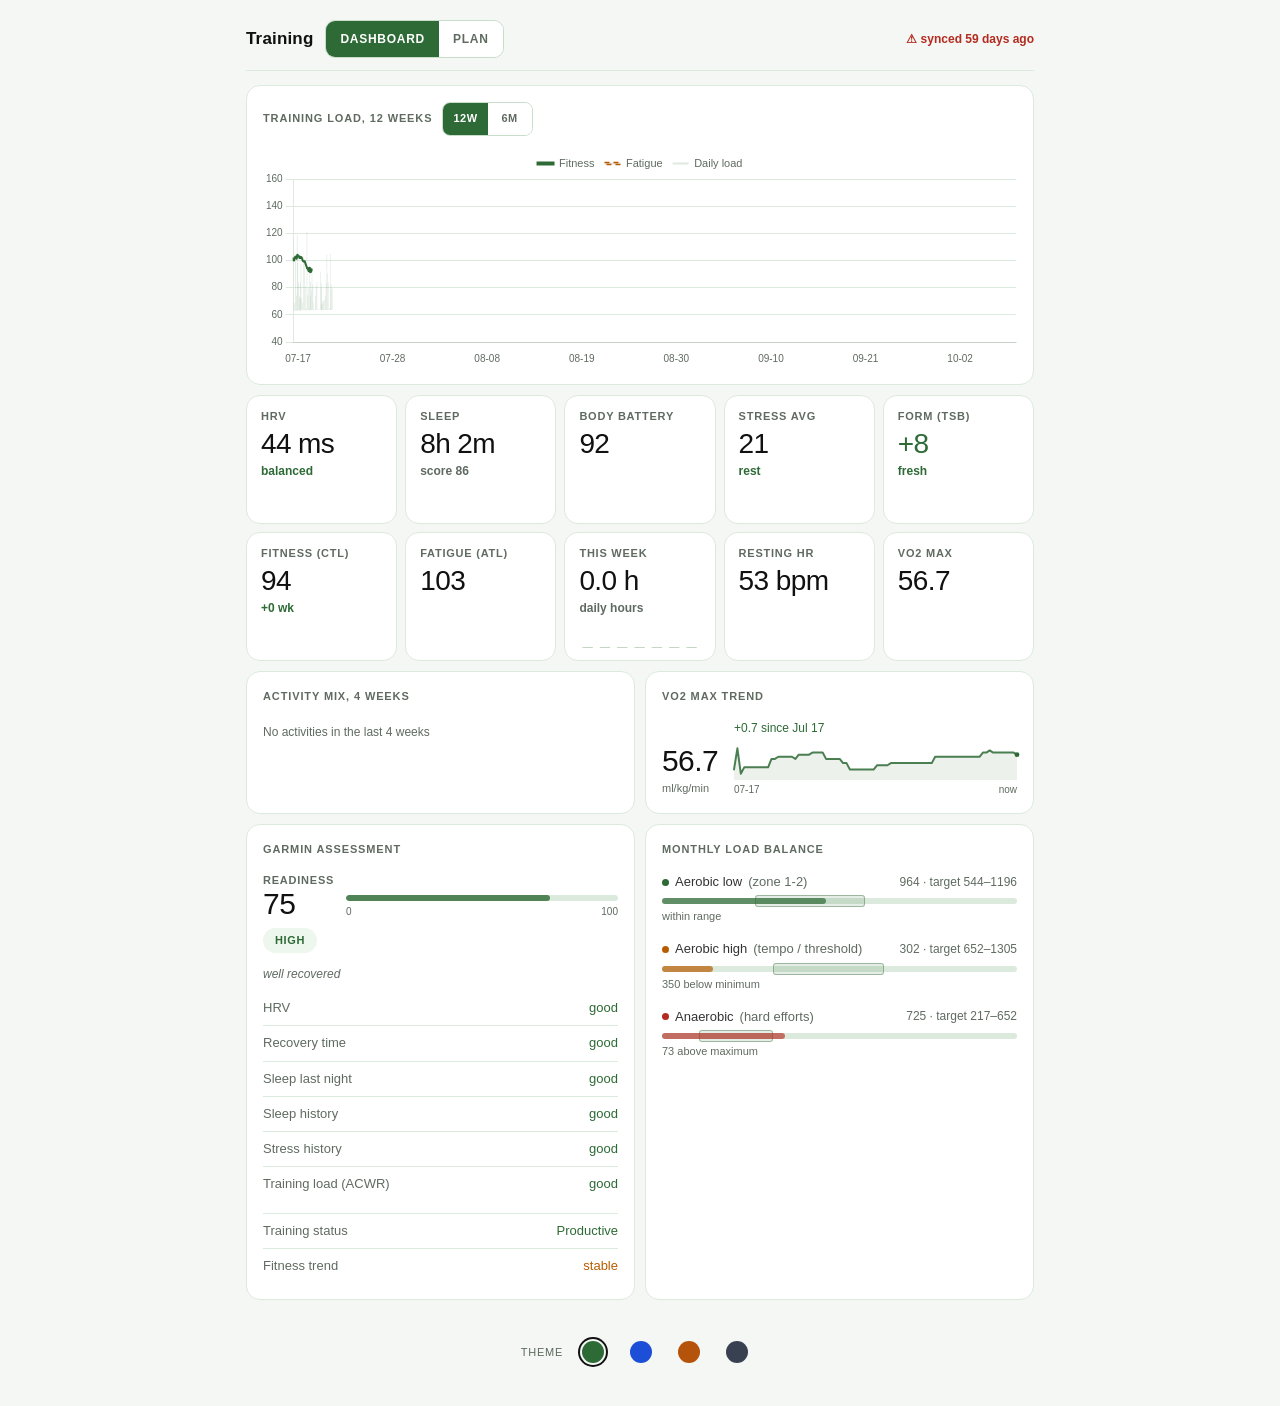
==== commit 2fd5597d: "update" ====
--- a/docs/index.html
+++ b/docs/index.html
@@ -2,65 +2,62 @@
 <html lang="en">
 <head>
 <meta charset="utf-8">
-<meta name="viewport" content="width=device-width, initial-scale=1">
+<meta name="viewport" content="width=device-width, initial-scale=1, viewport-fit=cover">
 <meta name="robots" content="noindex, nofollow">
+<meta name="color-scheme" content="light dark">
+<meta name="theme-color" content="#f4f7f4" media="(prefers-color-scheme: light)">
+<meta name="theme-color" content="#101a11" media="(prefers-color-scheme: dark)">
+<meta name="apple-mobile-web-app-capable" content="yes">
+<meta name="mobile-web-app-capable" content="yes">
+<meta name="apple-mobile-web-app-status-bar-style" content="default">
+<meta name="apple-mobile-web-app-title" content="Training">
+<meta name="format-detection" content="telephone=no">
 <title>Training</title>
+<link rel="manifest" href="manifest.webmanifest">
+<link rel="icon" href="icon-192.png" type="image/png">
+<link rel="apple-touch-icon" href="apple-touch-icon.png">
 <link rel="stylesheet" href="style.css">
+<script src="theme.js"></script>
+<script src="chart.umd.min.js" defer></script>
+<script src="shared.js" defer></script>
+<script src="dashboard.js" defer></script>
 </head>
-<body><script>
-(function() {
-  var t = localStorage.getItem("theme") || "green";
-  document.body.setAttribute("data-theme", t);
-  document.addEventListener("DOMContentLoaded", function() {
-    document.querySelectorAll(".theme-btn").forEach(function(btn) {
-      if (btn.dataset.theme === t) btn.classList.add("active");
-      btn.addEventListener("click", function() {
-        var theme = btn.dataset.theme;
-        document.body.setAttribute("data-theme", theme);
-        localStorage.setItem("theme", theme);
-        document.querySelectorAll(".theme-btn").forEach(function(b) {
-          b.classList.toggle("active", b.dataset.theme === theme);
-        });
-        document.dispatchEvent(new Event("themechange"));
-      });
-    });
-  });
-})();
-</script>
+<body>
 <header>
   <h1>Training</h1>
-  <nav>
-    <a href="index.html" class="nav-link active">Dashboard</a>
+  <nav aria-label="Pages">
+    <a href="./" class="nav-link active" aria-current="page">Dashboard</a>
     <a href="plan.html" class="nav-link">Plan</a>
   </nav>
-  <span id="synced" class="muted"></span>
+  <span id="synced" class="muted" role="status"></span>
 </header>
 
-<section>
-  <div style="display:flex;justify-content:space-between;align-items:center;margin-bottom:14px">
-    <div style="display:flex;align-items:center;gap:10px">
-      <h2 style="margin:0" id="chart-title">Training load, 12 weeks</h2>
-      <div class="range-toggle">
-        <button class="range-btn active" data-days="84">12w</button>
-        <button class="range-btn" data-days="182">6m</button>
+<main>
+<section aria-labelledby="chart-title">
+  <div class="chart-head">
+    <div class="chart-head-left">
+      <h2 id="chart-title">Training load, 12 weeks</h2>
+      <div class="range-toggle" role="group" aria-label="Chart range">
+        <button type="button" class="range-btn active" data-days="84" aria-pressed="true">12w</button>
+        <button type="button" class="range-btn" data-days="182" aria-pressed="false">6m</button>
       </div>
     </div>
-    <span id="chart-today-label" class="muted" style="font-size:11px"></span>
+    <span id="chart-today-label" class="today-label"></span>
   </div>
-  <div class="chart-wrap"><canvas id="loadChart"></canvas></div>
+  <div class="chart-wrap"><canvas id="loadChart" role="img" aria-label="Daily training load with fitness and fatigue lines"></canvas></div>
 </section>
 
 <section class="stats" aria-label="Key metrics">
-  <div class="stat" id="card-hrv"     role="button" tabindex="0"></div>
-  <div class="stat" id="card-sleep"   role="button" tabindex="0"></div>
-  <div class="stat" id="card-battery" role="button" tabindex="0"></div>
-  <div class="stat" id="card-stress"  role="button" tabindex="0"></div>
-  <div class="stat" id="card-tsb"     role="button" tabindex="0"></div>
-  <div class="stat" id="card-ctl"     role="button" tabindex="0"></div>
-  <div class="stat" id="card-atl"     role="button" tabindex="0"></div>
-  <div class="stat" id="card-week"    role="button" tabindex="0"></div>
-  <div class="stat" id="card-rhr"     role="button" tabindex="0"></div>
-  <div class="stat" id="card-vo2"     role="button" tabindex="0"></div>
+  <div class="stat" id="card-hrv"     role="button" tabindex="0" aria-expanded="false"></div>
+  <div class="stat" id="card-sleep"   role="button" tabindex="0" aria-expanded="false"></div>
+  <div class="stat" id="card-battery" role="button" tabindex="0" aria-expanded="false"></div>
+  <div class="stat" id="card-stress"  role="button" tabindex="0" aria-expanded="false"></div>
+  <div class="stat" id="card-tsb"     role="button" tabindex="0" aria-expanded="false"></div>
+  <div class="stat" id="card-ctl"     role="button" tabindex="0" aria-expanded="false"></div>
+  <div class="stat" id="card-atl"     role="button" tabindex="0" aria-expanded="false"></div>
+  <div class="stat" id="card-week"    role="button" tabindex="0" aria-expanded="false"></div>
+  <div class="stat" id="card-rhr"     role="button" tabindex="0" aria-expanded="false"></div>
+  <div class="stat" id="card-vo2"     role="button" tabindex="0" aria-expanded="false"></div>
 </section>
 
 <div class="two-col">
@@ -84,17 +81,14 @@
     <div id="load-balance"></div>
   </section>
 </div>
+</main>
 
-
-<script src="chart.umd.min.js"></script>
-<script src="shared.js"></script>
-<script src="dashboard.js"></script>
-<div class="theme-switcher">
+<footer class="theme-switcher" role="group" aria-label="Colour theme">
   <span class="theme-label">Theme</span>
-  <button class="theme-btn" data-theme="green" title="Forest green" style="background:#2d6a35"></button>
-  <button class="theme-btn" data-theme="slate" title="Slate blue"   style="background:#1d4ed8"></button>
-  <button class="theme-btn" data-theme="warm"  title="Warm neutral" style="background:#b45309"></button>
-  <button class="theme-btn" data-theme="mono"  title="Monochrome"   style="background:#374151"></button>
-</div>
+  <button type="button" class="theme-btn" data-theme="green" aria-label="Forest green" style="--swatch:#2d6a35"></button>
+  <button type="button" class="theme-btn" data-theme="slate" aria-label="Slate blue"   style="--swatch:#1d4ed8"></button>
+  <button type="button" class="theme-btn" data-theme="warm"  aria-label="Warm neutral" style="--swatch:#b45309"></button>
+  <button type="button" class="theme-btn" data-theme="mono"  aria-label="Monochrome"   style="--swatch:#374151"></button>
+</footer>
 </body>
 </html>
--- a/docs/style.css
+++ b/docs/style.css
@@ -1,391 +1,571 @@
-:root {
+/* ---------------------------------------------------------------------------
+   Themes. The data-theme attribute is set on <html> by theme.js before first
+   paint. Every colour the UI uses is a variable here, so dark mode and the
+   four themes never fall back to a hard-coded light colour.
+   --------------------------------------------------------------------------- */
+
+:root,
+:root[data-theme="green"] {
   --bg: #f4f7f4;
   --card: #ffffff;
   --ink: #111111;
   --ink2: #333333;
-  --muted: #666666;
+  --muted: #5f6b60;
   --line: #dceadd;
   --line2: #c8deca;
   --fitness: #2d6a35;
   --fitness-bg: #edf7ee;
   --fatigue: #b85c00;
+  --warn-bg: #fff4e5;
   --danger: #b52b20;
   --danger-bg: #fde8e8;
-  --today-bg: #f0f9f0;
-}
-
-
+  --on-accent: #ffffff;
+  color-scheme: light;
+}
+
+:root[data-theme="slate"] {
+  --bg: #f8f9fc;
+  --card: #ffffff;
+  --ink: #111827;
+  --ink2: #374151;
+  --muted: #64748b;
+  --line: #e2e8f0;
+  --line2: #cbd5e1;
+  --fitness: #1d4ed8;
+  --fitness-bg: #eff6ff;
+  --fatigue: #b45309;
+  --warn-bg: #fff7ed;
+  --danger: #dc2626;
+  --danger-bg: #fef2f2;
+}
+
+:root[data-theme="warm"] {
+  --bg: #faf8f5;
+  --card: #ffffff;
+  --ink: #1c1917;
+  --ink2: #44403c;
+  --muted: #78716c;
+  --line: #e8e4de;
+  --line2: #d6d0c8;
+  --fitness: #4d7c0f;      /* was identical to --fatigue; good/bad were indistinguishable */
+  --fitness-bg: #f7fee7;
+  --fatigue: #b45309;
+  --warn-bg: #fffbeb;
+  --danger: #b91c1c;
+  --danger-bg: #fef2f2;
+}
+
+:root[data-theme="mono"] {
+  --bg: #ffffff;
+  --card: #f9fafb;
+  --ink: #000000;
+  --ink2: #1f2937;
+  --muted: #6b7280;
+  --line: #e5e7eb;
+  --line2: #d1d5db;
+  --fitness: #374151;
+  --fitness-bg: #f3f4f6;
+  --fatigue: #92400e;
+  --warn-bg: #fef3c7;
+  --danger: #dc2626;
+  --danger-bg: #fef2f2;
+}
+
+@media (prefers-color-scheme: dark) {
+  :root, :root[data-theme="green"] {
+    --bg: #101a11; --card: #162018;
+    --ink: #e8efe9; --ink2: #b0ccb2; --muted: #86a088;
+    --line: #243d27; --line2: #2f4f33;
+    --fitness: #5cb86a; --fitness-bg: #183a1d;
+    --fatigue: #e09a40; --warn-bg: #3a2a12;
+    --danger: #e07070; --danger-bg: #3a1a1a;
+    --on-accent: #0b130c;
+    color-scheme: dark;
+  }
+  :root[data-theme="slate"] {
+    --bg: #0f1117; --card: #1a1f2e;
+    --ink: #e8eaf6; --ink2: #b0b8d0; --muted: #8b93b3;
+    --line: #252d42; --line2: #323c57;
+    --fitness: #60a5fa; --fitness-bg: #1e3a5f;
+    --fatigue: #fb923c; --warn-bg: #3b2410;
+    --danger: #f87171; --danger-bg: #3b1818;
+    --on-accent: #0b1020;
+  }
+  :root[data-theme="warm"] {
+    --bg: #1c1917; --card: #292524;
+    --ink: #f5f0eb; --ink2: #c9c2bb; --muted: #a39890;
+    --line: #3a3330; --line2: #4a423d;
+    --fitness: #a3e635; --fitness-bg: #26330f;
+    --fatigue: #fbbf24; --warn-bg: #3a2c0a;
+    --danger: #f87171; --danger-bg: #3b1818;
+    --on-accent: #1c1917;
+  }
+  :root[data-theme="mono"] {
+    --bg: #111111; --card: #1f1f1f;
+    --ink: #f5f5f5; --ink2: #d4d4d4; --muted: #9a9a9a;
+    --line: #2e2e2e; --line2: #404040;
+    --fitness: #d4d4d4; --fitness-bg: #2a2a2a;
+    --fatigue: #f59e0b; --warn-bg: #33270d;
+    --danger: #f87171; --danger-bg: #3b1818;
+    --on-accent: #111111;
+  }
+}
+
+/* ---------------------------------------------------------------------------
+   Base
+   --------------------------------------------------------------------------- */
 
 * { box-sizing: border-box; }
+
+html {
+  -webkit-text-size-adjust: 100%;   /* stop iOS inflating text in landscape */
+  text-size-adjust: 100%;
+  background: var(--bg);
+}
 
 body {
   margin: 0 auto;
-  padding: 24px 20px 52px;
-  max-width: 800px;
+  /* Safe-area insets keep content clear of the notch and home bar,
+     both in landscape and when launched from the Home Screen */
+  padding:
+    max(20px, env(safe-area-inset-top))
+    max(16px, env(safe-area-inset-right))
+    max(24px, env(safe-area-inset-bottom))
+    max(16px, env(safe-area-inset-left));
+  max-width: 820px;
   background: var(--bg);
   color: var(--ink);
-  font: 14px/1.6 -apple-system, "Helvetica Neue", Arial, sans-serif;
+  font: 15px/1.55 -apple-system, BlinkMacSystemFont, "Helvetica Neue", "Segoe UI", Arial, sans-serif;
   -webkit-font-smoothing: antialiased;
-}
-
-h2 {
-  font-size: 10px;
-  font-weight: 600;
-  margin: 0 0 14px;
-  color: var(--muted);
-  text-transform: uppercase;
-  letter-spacing: 0.09em;
-}
-
-.mono { font-family: "SF Mono", ui-monospace, "Fira Code", monospace; }
-.muted { color: var(--muted); font-size: 11px; }
-.label {
-  font-size: 10px;
-  color: var(--muted);
-  text-transform: uppercase;
-  letter-spacing: 0.08em;
-  font-weight: 600;
-}
-
-/* Header */
-header {
-  display: flex;
-  justify-content: space-between;
-  align-items: center;
-  margin-bottom: 16px;
-  padding-bottom: 14px;
-  border-bottom: 1px solid var(--line);
-}
-
-#synced { font-size: 11px; color: var(--muted); font-variant-numeric: tabular-nums; }
+  -webkit-tap-highlight-color: transparent;
+  overflow-x: hidden;
+}
+
+button { font: inherit; color: inherit; }
+
+:focus-visible { outline: 2px solid var(--fitness); outline-offset: 2px; }
 
 h1 {
-  font-size: 14px;
-  font-weight: 500;
+  font-size: 17px;
+  font-weight: 600;
   margin: 0;
   color: var(--ink);
-  letter-spacing: 0.03em;
-}
-
-/* Base card */
+  letter-spacing: 0.01em;
+}
+
+h2 {
+  font-size: 11px;
+  font-weight: 600;
+  margin: 0 0 14px;
+  color: var(--muted);
+  text-transform: uppercase;
+  letter-spacing: 0.08em;
+}
+
+.muted { color: var(--muted); font-size: 12px; }
+.label {
+  font-size: 11px;
+  color: var(--muted);
+  text-transform: uppercase;
+  letter-spacing: 0.07em;
+  font-weight: 600;
+}
+
+/* ---------------------------------------------------------------------------
+   Header + nav
+   --------------------------------------------------------------------------- */
+
+header {
+  display: flex;
+  flex-wrap: wrap;
+  justify-content: space-between;
+  align-items: center;
+  gap: 8px 12px;
+  margin-bottom: 14px;
+  padding-bottom: 12px;
+  border-bottom: 1px solid var(--line);
+}
+
+#synced {
+  font-size: 12px;
+  font-variant-numeric: tabular-nums;
+  margin-left: auto;
+}
+#synced.stale { color: var(--danger); font-weight: 600; }
+#synced.stale::before { content: "⚠ "; }
+
+nav {
+  display: flex;
+  border: 1px solid var(--line2);
+  border-radius: 10px;
+  overflow: hidden;
+}
+.nav-link {
+  display: flex;
+  align-items: center;
+  min-height: 36px;
+  font-size: 12px;
+  font-weight: 600;
+  text-transform: uppercase;
+  letter-spacing: 0.06em;
+  padding: 0 14px;
+  color: var(--muted);
+  text-decoration: none;
+  background: var(--card);
+  transition: background 0.15s;
+}
+.nav-link.active { background: var(--fitness); color: var(--on-accent); }
+
+@media (max-width: 420px) {
+  /* Header: title + nav on one row, sync status on its own row */
+  #synced { flex-basis: 100%; margin-left: 0; order: 3; }
+}
+
+.load-error {
+  background: var(--danger-bg);
+  color: var(--danger);
+  border-radius: 10px;
+  padding: 12px 14px;
+  font-size: 13px;
+  margin: 0 0 10px;
+}
+
+/* ---------------------------------------------------------------------------
+   Cards
+   --------------------------------------------------------------------------- */
+
 section {
   background: var(--card);
   border: 1px solid var(--line);
-  border-radius: 12px;
-  padding: 16px 18px;
+  border-radius: 14px;
+  padding: 16px;
   margin-bottom: 10px;
-}
-
-/* Gauge */
-#form-gauge { padding: 18px 20px 16px; }
-
-.gauge-head {
-  display: flex;
-  align-items: baseline;
-  gap: 12px;
-  margin-bottom: 16px;
+  min-width: 0;
+}
+
+.two-col { display: grid; grid-template-columns: 1fr 1fr; gap: 10px; }
+@media (max-width: 600px) { .two-col { grid-template-columns: 1fr; gap: 0; } }
+
+/* ---------------------------------------------------------------------------
+   Load chart
+   --------------------------------------------------------------------------- */
+
+.chart-head {
+  display: flex;
   flex-wrap: wrap;
-}
-
-.big {
-  font-size: 40px;
-  font-weight: 200;
-  line-height: 1;
-  letter-spacing: -1.5px;
-  font-variant-numeric: tabular-nums;
-  font-family: -apple-system, "Helvetica Neue", Arial, sans-serif;
-}
-
-.zone-tag {
-  font-size: 10px;
-  font-weight: 700;
-  padding: 4px 12px;
-  border-radius: 999px;
-  letter-spacing: 0.07em;
-  text-transform: uppercase;
-  align-self: center;
-}
-
-.gauge-track {
-  position: relative;
-  display: flex;
-  height: 5px;
-  gap: 3px;
-  margin-bottom: 6px;
-}
-
-.seg { height: 5px; border-radius: 999px; }
-.s-over  { flex: 20; background: var(--danger); opacity: 0.55; }
-.s-fat   { flex: 20; background: var(--fatigue); opacity: 0.5; }
-.s-neu   { flex: 15; background: var(--line2); }
-.s-fresh { flex: 20; background: var(--fitness); opacity: 0.55; }
-.s-det   { flex: 15; background: var(--line2); opacity: 0.6; }
-
-#gauge-marker {
-  position: absolute;
-  top: -5px;
-  width: 2px;
-  height: 15px;
-  background: var(--ink);
-  border-radius: 1px;
-  transition: left 0.8s cubic-bezier(0.34, 1.4, 0.64, 1);
-}
-
-.gauge-labels {
-  display: flex;
   justify-content: space-between;
-  font-size: 9px;
-  color: var(--muted);
+  align-items: center;
+  gap: 8px;
+  margin-bottom: 12px;
+}
+.chart-head-left { display: flex; align-items: center; gap: 10px; }
+.chart-head h2 { margin: 0; }
+.today-label { font-size: 12px; font-weight: 500; }
+
+.chart-wrap { position: relative; height: 220px; touch-action: pan-y; }
+@media (max-width: 600px) { .chart-wrap { height: 200px; } }
+
+.range-toggle {
+  display: flex;
+  border: 1px solid var(--line2);
+  border-radius: 8px;
+  overflow: hidden;
+}
+.range-btn {
+  min-width: 44px;
+  min-height: 32px;
+  font-size: 11px;
+  font-weight: 600;
   text-transform: uppercase;
   letter-spacing: 0.05em;
-}
-
-/* Stat grid */
+  padding: 0 10px;
+  color: var(--muted);
+  background: var(--card);
+  border: none;
+  cursor: pointer;
+  transition: background 0.15s;
+}
+.range-btn.active { background: var(--fitness); color: var(--on-accent); }
+
+/* ---------------------------------------------------------------------------
+   Stat grid
+   --------------------------------------------------------------------------- */
+
 .stats {
   display: grid;
-  grid-template-columns: repeat(5, 1fr);
+  grid-template-columns: repeat(5, minmax(0, 1fr));
   gap: 8px;
   background: none;
   border: none;
   padding: 0;
   margin-bottom: 10px;
 }
-@media (max-width: 700px) {
-  .stats { grid-template-columns: repeat(2, 1fr); }
-}
+@media (max-width: 760px) { .stats { grid-template-columns: repeat(3, minmax(0, 1fr)); } }
+@media (max-width: 520px) { .stats { grid-template-columns: repeat(2, minmax(0, 1fr)); } }
 
 .stat {
   background: var(--card);
   border: 1px solid var(--line);
-  border-radius: 12px;
-  padding: 14px 16px;
+  border-radius: 14px;
+  padding: 12px 14px;
   display: flex;
   flex-direction: column;
-  gap: 5px;
-}
+  gap: 4px;
+  min-width: 0;
+  cursor: pointer;
+  overflow: hidden;
+  transition: border-color 0.15s;
+  -webkit-user-select: none;
+  user-select: none;
+}
+.stat:active { background: var(--fitness-bg); }
+.stat.expanded {
+  grid-column: 1 / -1;
+  border-color: var(--fitness);
+  cursor: default;
+  -webkit-user-select: text;
+  user-select: text;
+}
+.stat.expanded:active { background: var(--card); }
 
 .num {
-  font-size: 30px;
-  font-weight: 200;
-  letter-spacing: -0.8px;
-  line-height: 1;
+  font-size: 28px;
+  font-weight: 300;
+  letter-spacing: -0.6px;
+  line-height: 1.05;
   font-variant-numeric: tabular-nums;
-}
-
-.delta { font-size: 10px; color: var(--fitness); font-weight: 600; }
-
-/* Chart */
-.chart-wrap { position: relative; height: 210px; }
-
-/* Two col */
-.two-col { display: grid; grid-template-columns: 1fr 1fr; gap: 10px; }
-@media (max-width: 580px) { .two-col { grid-template-columns: 1fr; } }
-
-/* Mix bars */
+  white-space: nowrap;
+}
+.delta { font-size: 12px; color: var(--fitness); font-weight: 600; min-height: 1.2em; }
+
+.spark {
+  width: 100%;
+  height: 22px;
+  display: block;
+  margin-top: 4px;
+  overflow: visible;
+}
+.spark-blank { height: 22px; margin-top: 4px; }
+.stat.expanded .spark,
+.stat.expanded .spark-blank { display: none; }
+
+.stat-detail { display: none; }
+.stat.expanded .stat-detail {
+  display: block;
+  margin-top: 10px;
+  padding-top: 12px;
+  border-top: 1px solid var(--line);
+}
+.spark-lg { width: 100%; height: 72px; display: block; overflow: visible; }
+.spark-empty { font-size: 12px; color: var(--muted); margin: 0 0 10px; line-height: 1.5; }
+
+.detail-stats { display: flex; gap: 22px; margin-top: 12px; flex-wrap: wrap; }
+.detail-stat { display: flex; flex-direction: column; gap: 2px; }
+.detail-stat-lbl {
+  font-size: 10px;
+  color: var(--muted);
+  text-transform: uppercase;
+  letter-spacing: 0.08em;
+  font-weight: 600;
+}
+.detail-stat-val { font-size: 15px; font-variant-numeric: tabular-nums; color: var(--ink); }
+
+.day-strip {
+  display: flex;
+  gap: 4px;
+  margin-top: 14px;
+  padding-top: 10px;
+  border-top: 1px solid var(--line);
+}
+.day-cell {
+  flex: 1;
+  display: flex;
+  flex-direction: column;
+  align-items: center;
+  gap: 2px;
+  min-width: 0;
+}
+.day-cell-lbl {
+  font-size: 10px;
+  color: var(--muted);
+  text-transform: uppercase;
+  letter-spacing: 0.04em;
+  font-weight: 600;
+}
+.day-cell-val { font-size: 12px; color: var(--ink2); font-variant-numeric: tabular-nums; }
+
+.win-pills { display: flex; gap: 8px; margin-top: 14px; }
+.win-pill {
+  min-height: 36px;
+  min-width: 56px;
+  font-size: 12px;
+  font-weight: 600;
+  letter-spacing: 0.05em;
+  text-transform: uppercase;
+  padding: 0 14px;
+  border-radius: 999px;
+  border: 1px solid var(--line2);
+  background: var(--card);
+  color: var(--muted);
+  cursor: pointer;
+  transition: background 0.15s, color 0.15s;
+}
+.win-pill.active { background: var(--fitness); border-color: var(--fitness); color: var(--on-accent); }
+
+/* ---------------------------------------------------------------------------
+   Activity mix
+   --------------------------------------------------------------------------- */
+
 .mix-row {
   display: grid;
-  grid-template-columns: 70px 1fr 40px;
+  grid-template-columns: 76px 1fr 48px;
   gap: 10px;
   align-items: center;
-  margin-bottom: 9px;
+  margin-bottom: 10px;
 }
 .mix-row:last-child { margin-bottom: 0; }
-.mix-label { font-size: 12px; color: var(--ink2); }
-.mix-bar-wrap { background: var(--line); border-radius: 999px; height: 4px; }
-.mix-bar { height: 4px; border-radius: 999px; background: var(--fitness); min-width: 3px; }
-.mix-hours { font-size: 11px; color: var(--muted); text-align: right; font-variant-numeric: tabular-nums; }
-
-/* Recovery table */
-.kv { width: 100%; font-size: 13px; border-collapse: collapse; }
-.kv td { padding: 6px 0; border-bottom: 1px solid var(--line); }
-.kv td:first-child { color: var(--muted); font-size: 12px; }
-.kv td:last-child { text-align: right; font-variant-numeric: tabular-nums; font-size: 12px; }
-.kv tr:last-child td { border-bottom: none; }
-
-/* Plan */
-.plan-head { display: flex; justify-content: space-between; align-items: baseline; }
-
-.coach-clamped {
-  display: -webkit-box;
-  -webkit-line-clamp: 3;
-  -webkit-box-orient: vertical;
-  overflow: hidden;
-}
-.coach-expanded {
-  display: block;
-  -webkit-line-clamp: unset;
-  overflow: visible;
-}
-.coach-toggle {
+.mix-label { font-size: 13px; color: var(--ink2); }
+.mix-bar-wrap { background: var(--line); border-radius: 999px; height: 6px; }
+.mix-bar { height: 6px; border-radius: 999px; background: var(--fitness); min-width: 3px; }
+.mix-hours { font-size: 12px; color: var(--muted); text-align: right; font-variant-numeric: tabular-nums; }
+
+/* ---------------------------------------------------------------------------
+   VO2 max
+   --------------------------------------------------------------------------- */
+
+.vo2-row { display: flex; align-items: flex-end; gap: 16px; }
+.vo2-num { font-size: 30px; font-weight: 300; letter-spacing: -0.6px; line-height: 1; }
+.vo2-sub { font-size: 11px; color: var(--muted); margin-top: 4px; }
+.vo2-trend { flex: 1; min-width: 0; }
+.vo2-trend-label { font-size: 12px; color: var(--muted); margin-bottom: 4px; font-weight: 500; }
+.vo2-spark { width: 100%; height: 38px; display: block; overflow: visible; }
+.vo2-axis { display: flex; justify-content: space-between; font-size: 10px; color: var(--muted); margin-top: 2px; }
+
+/* ---------------------------------------------------------------------------
+   Garmin assessment
+   --------------------------------------------------------------------------- */
+
+.status-pill {
+  display: inline-flex;
+  align-items: center;
   font-size: 11px;
-  color: var(--fitness);
-  cursor: pointer;
-  display: block;
-  margin-top: 4px;
-  margin-bottom: 10px;
-}
-
-#coach-says {
-  font-size: 12px;
-  color: var(--muted);
-  line-height: 1.65;
-  border-left: 2px solid var(--line2);
-  padding: 5px 0 5px 12px;
-  margin: 10px 0 14px;
-  font-style: italic;
-}
-
-#plan { width: 100%; border-collapse: collapse; }
-
-#plan td { padding: 9px 6px; border-bottom: 1px solid var(--line); vertical-align: top; }
-#plan tr:last-child td { border-bottom: none; }
-
-#plan tr.today { background: var(--today-bg); }
-#plan tr.today td:first-child {
-  border-left: 2px solid var(--fitness);
-  padding-left: 5px;
-  border-radius: 0;
-}
-
-#plan .day {
-  width: 34px;
-  font-size: 10px;
   font-weight: 700;
+  padding: 4px 12px;
+  border-radius: 999px;
   text-transform: uppercase;
   letter-spacing: 0.06em;
-  color: var(--muted);
-  padding-top: 11px;
-  white-space: nowrap;
-}
-
-#plan .session { font-size: 13px; font-weight: 500; line-height: 1.3; color: var(--ink); }
-.session-dur { font-size: 10px; color: var(--muted); margin-left: 5px; font-weight: 400; }
-#plan .details { font-size: 11.5px; color: var(--muted); margin-top: 3px; line-height: 1.5; }
-#plan .status { width: 46px; text-align: right; font-size: 10px; font-weight: 600; padding-top: 11px; white-space: nowrap; }
-
-.st-done { color: var(--fitness); }
-.st-today { color: var(--fatigue); }
-
-.dot {
-  display: inline-block;
-  width: 6px;
-  height: 6px;
-  border-radius: 50%;
-  margin-right: 6px;
-  vertical-align: 1px;
-  flex-shrink: 0;
-}
-.i-easy     { background: var(--fitness); }
-.i-moderate { background: var(--fatigue); }
-.i-hard     { background: var(--danger); }
-
-footer {
-  text-align: center;
-  margin-top: 24px;
-  font-size: 10px;
-  color: var(--muted);
-  letter-spacing: 0.03em;
-}
-
-/* VO2 max + Garmin status */
-.vo2-row { display: flex; align-items: flex-end; gap: 16px; }
-.vo2-num { font-size: 30px; font-weight: 200; letter-spacing: -0.8px; line-height: 1; }
-.vo2-sub { font-size: 10px; color: var(--muted); margin-top: 3px; }
-.vo2-trend { flex: 1; }
-.vo2-trend-label { font-size: 10px; color: var(--muted); margin-bottom: 4px; }
-.vo2-trend svg { width: 100%; height: 38px; overflow: visible; display: block; }
-
-.status-pill {
-  display: inline-flex; align-items: center; gap: 6px;
-  font-size: 10px; font-weight: 700; padding: 4px 12px;
-  border-radius: 999px; text-transform: uppercase;
-  letter-spacing: 0.07em; margin-bottom: 10px;
-}
-.garmin-kv { width: 100%; font-size: 12px; border-collapse: collapse; }
-.garmin-kv td { padding: 5px 0; border-bottom: 1px solid var(--line); color: var(--muted); }
-.garmin-kv td:last-child { text-align: right; color: var(--ink); border-bottom: 1px solid var(--line); }
+  margin-bottom: 8px;
+}
+.garmin-kv { width: 100%; font-size: 13px; border-collapse: collapse; margin-top: 8px; }
+.garmin-kv td { padding: 7px 0; border-bottom: 1px solid var(--line); color: var(--muted); }
+.garmin-kv td:last-child { text-align: right; color: var(--ink); }
 .garmin-kv tr:last-child td { border-bottom: none; }
-
-/* Load balance bars */
+.garmin-kv-sep { border-top: 1px solid var(--line); margin-top: 12px; }
+
+.readiness-wrap { margin-bottom: 2px; }
+.readiness-score-row { display: flex; align-items: flex-end; gap: 12px; margin-bottom: 8px; }
+.readiness-num { font-size: 30px; font-weight: 300; letter-spacing: -0.5px; line-height: 1; }
+.readiness-bar-wrap { flex: 1; }
+.readiness-bar-track { height: 6px; background: var(--line); border-radius: 999px; margin-bottom: 3px; overflow: hidden; }
+.readiness-bar-fill { height: 6px; border-radius: 999px; opacity: 0.8; }
+.readiness-bar-labels { display: flex; justify-content: space-between; font-size: 10px; color: var(--muted); }
+.readiness-feedback { font-size: 12px; color: var(--muted); font-style: italic; margin-top: 4px; line-height: 1.5; }
+
+/* ---------------------------------------------------------------------------
+   Load balance
+   --------------------------------------------------------------------------- */
+
 .balance-row { margin-bottom: 14px; }
 .balance-row:last-child { margin-bottom: 0; }
-.balance-head { display: flex; justify-content: space-between; align-items: baseline; margin-bottom: 5px; }
-.balance-name { font-size: 11px; font-weight: 500; color: var(--ink2); display: flex; align-items: center; gap: 6px; }
-.balance-nums { font-size: 10px; color: var(--muted); font-variant-numeric: tabular-nums; }
+.balance-head {
+  display: flex;
+  flex-wrap: wrap;
+  justify-content: space-between;
+  align-items: baseline;
+  gap: 2px 8px;
+  margin-bottom: 6px;
+}
+.balance-name { font-size: 13px; font-weight: 500; color: var(--ink2); display: flex; align-items: center; gap: 6px; }
+.balance-sub { color: var(--muted); font-weight: 400; }
+.balance-nums { font-size: 12px; color: var(--muted); font-variant-numeric: tabular-nums; }
 .bar-track { height: 6px; background: var(--line); border-radius: 999px; position: relative; }
 .bar-fill { height: 6px; border-radius: 999px; position: absolute; left: 0; top: 0; }
 .bar-target {
-  position: absolute; top: -3px; height: 12px;
-  border-radius: 2px;
-  background: rgba(45,106,53,0.1);
-  border: 1px solid rgba(45,106,53,0.3);
-}
-.balance-hint { font-size: 10px; color: var(--muted); margin-top: 4px; }
-.bal-ok   { background: var(--fitness); opacity: 0.65; }
-.bal-warn { background: var(--fatigue); opacity: 0.65; }
-.bal-over { background: var(--danger);  opacity: 0.6;  }
-.dot-status { width: 6px; height: 6px; border-radius: 50%; display: inline-block; flex-shrink: 0; }
-
-/* Nav */
-nav { display: flex; border: 1px solid var(--line2); border-radius: 8px; overflow: hidden; }
-.nav-link {
-  font-size: 10px; font-weight: 600; text-transform: uppercase;
-  letter-spacing: 0.07em; padding: 6px 14px; color: var(--muted);
-  text-decoration: none; background: var(--card);
-  transition: background 0.15s;
-}
-.nav-link.active { background: var(--fitness); color: #fff; }
-.nav-link:not(.active):hover { background: var(--line); }
-
-/* Chart range toggle */
-.range-toggle {
-  display: flex;
-  border: 1px solid var(--line2);
-  border-radius: 6px;
+  position: absolute;
+  top: -3px;
+  height: 12px;
+  border-radius: 3px;
+  background: color-mix(in srgb, var(--fitness) 12%, transparent);
+  border: 1px solid color-mix(in srgb, var(--fitness) 40%, transparent);
+}
+.balance-hint { font-size: 11px; color: var(--muted); margin-top: 4px; }
+.bal-ok   { background: var(--fitness); opacity: 0.7; }
+.bal-warn { background: var(--fatigue); opacity: 0.7; }
+.bal-over { background: var(--danger);  opacity: 0.65; }
+.dot-status { width: 7px; height: 7px; border-radius: 50%; display: inline-block; flex-shrink: 0; }
+
+/* ---------------------------------------------------------------------------
+   Plan page
+   --------------------------------------------------------------------------- */
+
+.plan-head {
+  display: flex;
+  flex-wrap: wrap;
+  justify-content: space-between;
+  align-items: baseline;
+  gap: 4px 12px;
+}
+
+.plan-banner {
+  font-size: 13px;
+  background: var(--fitness-bg);
+  color: var(--fitness);
+  border-radius: 10px;
+  padding: 10px 12px;
+  margin: 4px 0 8px;
+}
+.plan-banner-warn { background: var(--warn-bg); color: var(--fatigue); }
+
+#coach-says {
+  font-size: 14px;
+  color: var(--ink2);
+  line-height: 1.6;
+  border-left: 3px solid var(--line2);
+  padding: 4px 0 4px 12px;
+  margin: 10px 0 12px;
+}
+#coach-says:empty { display: none; }
+.coach-clamped {
+  display: -webkit-box;
+  -webkit-line-clamp: 4;
+  line-clamp: 4;
+  -webkit-box-orient: vertical;
   overflow: hidden;
 }
-.range-btn {
-  font-size: 9px;
-  font-weight: 600;
+#coach-says.coach-expanded { display: block; -webkit-line-clamp: unset; line-clamp: unset; overflow: visible; }
+.coach-toggle {
+  font-size: 13px;
+  font-weight: 600;
+  color: var(--fitness);
+  background: none;
+  border: none;
+  padding: 6px 0;
+  margin: -6px 0 10px;
+  min-height: 36px;
+  cursor: pointer;
+}
+
+.int-pill {
+  font-size: 10px;
+  font-weight: 700;
+  padding: 3px 8px;
+  border-radius: 999px;
   text-transform: uppercase;
   letter-spacing: 0.05em;
-  padding: 3px 8px;
-  color: var(--muted);
-  background: var(--card);
-  border: none;
-  cursor: pointer;
-  transition: background 0.15s;
-}
-.range-btn.active {
-  background: var(--fitness);
-  color: #fff;
-}
-.range-btn:not(.active):hover {
-  background: var(--line);
-}
-
-/* Today card */
-#today-card {
-  background: var(--card); border: 1px solid var(--line);
-  border-radius: 12px; padding: 16px 18px; margin-bottom: 10px;
-}
-.today-session { font-size: 15px; font-weight: 500; color: var(--ink); margin-bottom: 4px; }
-.today-details { font-size: 12px; color: var(--muted); line-height: 1.5; margin-bottom: 12px; }
-.today-readiness {
-  display: grid; grid-template-columns: repeat(4, 1fr);
-  gap: 8px; border-top: 1px solid var(--line); padding-top: 12px; margin-top: 10px;
-}
-.readiness-item { text-align: center; }
-.readiness-val { font-size: 16px; font-weight: 300; letter-spacing: -0.3px; margin-top: 3px; }
-
-/* Intensity pill (plan page) */
-.int-pill {
-  font-size: 9px; font-weight: 700; padding: 3px 8px;
-  border-radius: 999px; text-transform: uppercase; letter-spacing: 0.06em;
-  white-space: nowrap; flex-shrink: 0;
-}
-
-/* Collapsible day cards */
+  white-space: nowrap;
+  flex-shrink: 0;
+}
+
 .day-card {
   background: var(--card);
   border: 1px solid var(--line);
@@ -394,44 +574,53 @@
   overflow: hidden;
   transition: border-color 0.15s;
 }
+.day-card:last-child { margin-bottom: 0; }
 .day-card.expanded { border-color: var(--fitness); }
+.day-card.past:not(.expanded) .day-session { color: var(--ink2); }
 
 .day-header {
   display: flex;
   align-items: center;
   gap: 8px;
-  padding: 13px 16px;
+  width: 100%;
+  min-height: 52px;
+  padding: 12px 14px;
+  background: none;
+  border: none;
+  text-align: left;
   cursor: pointer;
+  -webkit-user-select: none;
   user-select: none;
-  -webkit-user-select: none;
-}
-.day-header:active { background: var(--line); }
+}
+.day-header:active { background: var(--fitness-bg); }
 
 .day-lbl {
-  font-size: 10px;
+  font-size: 11px;
   font-weight: 700;
   text-transform: uppercase;
-  letter-spacing: 0.06em;
-  color: var(--muted);
-  width: 30px;
+  letter-spacing: 0.05em;
+  color: var(--muted);
+  width: 32px;
   flex-shrink: 0;
 }
 .day-today { color: var(--fitness); }
 
 .day-session {
-  font-size: 14px;
+  font-size: 15px;
   font-weight: 500;
   color: var(--ink);
   flex: 1;
   min-width: 0;
-  white-space: normal;
   line-height: 1.3;
-}
-.day-dur { font-weight: 400; color: var(--muted); font-size: 13px; }
-
-.day-status { font-size: 10px; font-weight: 600; flex-shrink: 0; }
+  overflow-wrap: anywhere;
+}
+.day-dur { font-weight: 400; color: var(--muted); font-size: 13px; white-space: nowrap; }
+
+.day-status { font-size: 11px; font-weight: 600; flex-shrink: 0; }
+.st-done  { color: var(--fitness); }
+.st-today { color: var(--fatigue); }
 .day-chevron {
-  font-size: 18px;
+  font-size: 20px;
   color: var(--muted);
   flex-shrink: 0;
   transition: transform 0.2s ease;
@@ -441,337 +630,139 @@
 
 .day-body {
   display: none;
-  padding: 0 16px 14px;
+  padding: 0 14px 14px;
   border-top: 1px solid var(--line);
 }
 .day-card.expanded .day-body { display: block; }
 
-/* Exercise block (gym) */
+@media (max-width: 420px) {
+  /* Narrow phones: wrap the pill under the day label so the title gets room */
+  .day-header { flex-wrap: wrap; row-gap: 4px; }
+  .day-session { flex-basis: calc(100% - 100px); order: 3; padding-left: 40px; }
+  .day-status { margin-left: auto; }
+}
+
+/* Gym blocks */
 .ex-block { margin-top: 12px; }
 .ex-block + .ex-block { margin-top: 16px; }
 .ex-block-title {
+  font-size: 12px;
+  font-weight: 700;
+  text-transform: uppercase;
+  letter-spacing: 0.06em;
+  color: var(--fitness);
+  margin-bottom: 4px;
+}
+.ex-note { font-size: 13px; color: var(--muted); margin: 8px 0; line-height: 1.5; }
+.ex-item {
+  display: flex;
+  justify-content: space-between;
+  align-items: center;
+  gap: 12px;
+  padding: 11px 0;
+  border-bottom: 1px solid var(--line);
+}
+.ex-item:has(+ .ex-note), .ex-item:last-child { border-bottom: none; }
+.ex-name { font-size: 15px; color: var(--ink); }
+.ex-left { display: flex; flex-direction: column; gap: 2px; flex: 1; min-width: 0; }
+.ex-inline-note { font-size: 12px; color: var(--muted); }
+.ex-sets { font-size: 14px; font-weight: 600; color: var(--muted); white-space: nowrap; font-variant-numeric: tabular-nums; }
+.ex-sets-key { color: var(--fitness); }
+
+/* Swim blocks */
+.swim-block { margin-top: 10px; }
+.swim-row {
+  display: flex;
+  gap: 12px;
+  padding: 9px 0;
+  border-bottom: 1px solid var(--line);
+  align-items: baseline;
+}
+.swim-row:last-child { border-bottom: none; }
+.swim-phase {
   font-size: 11px;
   font-weight: 700;
   text-transform: uppercase;
-  letter-spacing: 0.07em;
+  letter-spacing: 0.05em;
   color: var(--fitness);
-  margin-bottom: 4px;
-}
-.ex-note {
+  width: 70px;
+  flex-shrink: 0;
+}
+.swim-content { font-size: 14px; color: var(--ink2); line-height: 1.5; min-width: 0; }
+
+.detail-prose { font-size: 14px; color: var(--ink2); line-height: 1.6; margin: 10px 0 0; }
+
+/* Compliance */
+.comp-head {
+  display: flex;
+  flex-wrap: wrap;
+  justify-content: space-between;
+  align-items: baseline;
+  gap: 4px 8px;
+  margin-bottom: 8px;
+}
+.comp-tally { font-size: 13px; font-weight: 600; }
+.comp-planned { font-size: 13px; color: var(--ink2); }
+.comp-actual { font-size: 12px; color: var(--muted); }
+
+.kv { width: 100%; font-size: 13px; border-collapse: collapse; }
+.kv td { padding: 7px 4px 7px 0; border-bottom: 1px solid var(--line); }
+.kv tr:last-child td { border-bottom: none; }
+.kv .day { width: 40px; font-size: 11px; font-weight: 700; text-transform: uppercase; color: var(--muted); }
+.kv .status { text-align: right; font-size: 12px; font-weight: 600; padding-right: 0; }
+
+/* ---------------------------------------------------------------------------
+   Theme switcher
+   --------------------------------------------------------------------------- */
+
+.theme-switcher {
+  display: flex;
+  align-items: center;
+  justify-content: center;
+  gap: 4px;
+  padding: 20px 0 8px;
+}
+.theme-label {
   font-size: 11px;
-  color: var(--muted);
-  margin-bottom: 10px;
-  font-style: italic;
-}
-.ex-item {
-  display: flex;
-  justify-content: space-between;
-  align-items: center;
-  padding: 11px 0;
-  border-bottom: 1px solid var(--line);
-}
-.ex-item:last-child { border-bottom: none; }
-.ex-name { font-size: 15px; color: var(--ink); }
-.ex-left { display: flex; flex-direction: column; gap: 2px; flex: 1; min-width: 0; }
-.ex-inline-note { font-size: 11px; color: var(--muted); }
-.ex-meta { text-align: right; flex-shrink: 0; margin-left: 12px; }
-.ex-sets { font-size: 13px; font-weight: 500; color: var(--fitness); }
-.ex-reps { font-size: 10px; color: var(--muted); margin-top: 2px; }
-
-/* Swim block */
-.swim-block { margin-top: 10px; }
-.swim-row {
-  display: flex;
-  gap: 12px;
-  padding: 8px 0;
-  border-bottom: 1px solid var(--line);
-  align-items: baseline;
-}
-.swim-row:last-child { border-bottom: none; }
-.swim-phase {
-  font-size: 10px;
-  font-weight: 700;
-  text-transform: uppercase;
-  letter-spacing: 0.06em;
-  color: var(--fitness);
-  width: 64px;
-  flex-shrink: 0;
-}
-.swim-content { font-size: 13px; color: var(--ink2); line-height: 1.5; }
-
-/* Prose detail (cycling, rest etc) */
-.detail-prose {
-  font-size: 13px;
-  color: var(--muted);
-  line-height: 1.65;
-  margin-top: 10px;
-}
-
-/* Theme switcher */
-.theme-switcher {
-  display: flex;
-  align-items: center;
-  justify-content: center;
-  gap: 6px;
-  padding: 24px 0 36px;
-}
-.theme-label {
-  font-size: 10px;
   color: var(--muted);
   text-transform: uppercase;
   letter-spacing: 0.07em;
   margin-right: 4px;
 }
+/* 44px hit area around a 22px swatch */
 .theme-btn {
-  width: 20px;
-  height: 20px;
+  width: 44px;
+  height: 44px;
+  padding: 0;
+  border: none;
+  background: none;
+  cursor: pointer;
+  display: grid;
+  place-items: center;
+}
+.theme-btn::before {
+  content: "";
+  width: 22px;
+  height: 22px;
   border-radius: 50%;
-  border: 1.5px solid transparent;
-  cursor: pointer;
-  transition: border-color 0.15s, box-shadow 0.15s;
-  flex-shrink: 0;
-  outline: none;
-  box-shadow: 0 0 0 0px rgba(0,0,0,0);
-}
-.theme-btn:hover { box-shadow: 0 0 0 3px color-mix(in srgb, currentColor 15%, transparent); }
-.theme-btn.active {
-  border-color: var(--ink);
-  box-shadow: 0 0 0 2px var(--bg), 0 0 0 4px var(--ink);
-}
-
-/* Theme: slate blue (default — already in :root) */
-body[data-theme="slate"] {
-  --bg: #f8f9fc;
-  --card: #ffffff;
-  --ink: #111827;
-  --ink2: #374151;
-  --muted: #9ca3af;
-  --line: #e2e8f0;
-  --line2: #cbd5e1;
-  --fitness: #1d4ed8;
-  --fitness-bg: #eff6ff;
-  --fatigue: #b45309;
-  --danger: #dc2626;
-  --danger-bg: #fef2f2;
-  --today-bg: #eff6ff;
-}
-
-/* Theme: warm neutral */
-body[data-theme="warm"] {
-  --bg: #faf8f5;
-  --card: #ffffff;
-  --ink: #1c1917;
-  --ink2: #44403c;
-  --muted: #a8a29e;
-  --line: #e8e4de;
-  --line2: #d6d0c8;
-  --fitness: #b45309;
-  --fitness-bg: #fffbeb;
-  --fatigue: #b45309;
-  --danger: #b91c1c;
-  --danger-bg: #fef2f2;
-  --today-bg: #fffbeb;
-}
-
-/* Theme: monochrome */
-body[data-theme="mono"] {
-  --bg: #ffffff;
-  --card: #f9fafb;
-  --ink: #000000;
-  --ink2: #1f2937;
-  --muted: #9ca3af;
-  --line: #e5e7eb;
-  --line2: #d1d5db;
-  --fitness: #374151;
-  --fitness-bg: #f3f4f6;
-  --fatigue: #6b7280;
-  --danger: #dc2626;
-  --danger-bg: #fef2f2;
-  --today-bg: #f3f4f6;
-}
-
-/* Theme: forest green (current) */
-body[data-theme="green"] {
-  --bg: #f4f7f4;
-  --card: #ffffff;
-  --ink: #111111;
-  --ink2: #333333;
-  --muted: #666666;
-  --line: #dceadd;
-  --line2: #c8deca;
-  --fitness: #2d6a35;
-  --fitness-bg: #edf7ee;
-  --fatigue: #b85c00;
-  --danger: #b52b20;
-  --danger-bg: #fde8e8;
-  --today-bg: #f0f9f0;
-}
-
-@media (prefers-color-scheme: dark) {
-  body[data-theme="green"] {
-    --bg: #101a11; --card: #162018;
-    --ink: #e8efe9; --ink2: #b0ccb2; --muted: #5a7a5c;
-    --line: #243d27; --line2: #1e3320;
-    --fitness: #5cb86a; --fitness-bg: #152018;
-    --fatigue: #e09a40; --danger: #e07070; --danger-bg: #2e1515;
-    --today-bg: #132015;
-  }
-  body[data-theme="slate"] {
-    --bg: #0f1117; --card: #1a1f2e;
-    --ink: #e8eaf6; --ink2: #b0b8d0; --muted: #6b7599;
-    --line: #252d42; --line2: #1e2538;
-    --fitness: #60a5fa; --fitness-bg: #1e3a5f;
-    --fatigue: #fb923c; --danger: #f87171; --danger-bg: #2d1515;
-    --today-bg: #1e2d42;
-  }
-  body[data-theme="warm"] {
-    --bg: #1c1917; --card: #292524;
-    --ink: #f5f0eb; --ink2: #c9c2bb; --muted: #857770;
-    --line: #3a3330; --line2: #2e2b28;
-    --fitness: #fbbf24; --fitness-bg: #2d2200;
-    --fatigue: #fb923c; --danger: #f87171; --danger-bg: #2d1515;
-    --today-bg: #2d2200;
-  }
-  body[data-theme="mono"] {
-    --bg: #111111; --card: #1f1f1f;
-    --ink: #f5f5f5; --ink2: #d4d4d4; --muted: #737373;
-    --line: #2e2e2e; --line2: #404040;
-    --fitness: #a3a3a3; --fitness-bg: #262626;
-    --fatigue: #a3a3a3; --danger: #f87171; --danger-bg: #2d1515;
-    --today-bg: #262626;
-  }
-}
-
-/* Training readiness panel */
-.readiness-wrap { margin-bottom: 2px; }
-.readiness-score-row { display: flex; align-items: flex-end; gap: 12px; margin-bottom: 8px; }
-.readiness-num { font-size: 30px; font-weight: 200; letter-spacing: -0.5px; line-height: 1; }
-.readiness-bar-wrap { flex: 1; }
-.readiness-bar-track { height: 5px; background: var(--line); border-radius: 999px; margin-bottom: 3px; }
-.readiness-bar-fill { height: 5px; border-radius: 999px; }
-.readiness-bar-labels { display: flex; justify-content: space-between; font-size: 9px; color: var(--muted); }
-.readiness-feedback { font-size: 11px; color: var(--muted); font-style: italic; margin-top: 6px; line-height: 1.5; }
-
-/* ---------------------------------------------------------------------------
-   Expandable stat cards
-   --------------------------------------------------------------------------- */
-
-.stat {
-  cursor: pointer;
-  transition: border-color 0.15s;
-  overflow: hidden;
-}
-.stat:hover { border-color: var(--line2); }
-.stat:focus-visible { outline: 2px solid var(--fitness); outline-offset: 2px; }
-.stat.expanded {
-  grid-column: 1 / -1;
-  border-color: var(--fitness);
-  cursor: default;
-}
-
-/* Mini sparkline sits at the foot of the collapsed card */
-.spark {
-  width: 100%;
-  height: 22px;
-  display: block;
-  margin-top: 4px;
-  overflow: visible;
-}
-.spark-blank { height: 22px; margin-top: 4px; }
-.stat.expanded .spark,
-.stat.expanded .spark-blank { display: none; }
-
-/* Detail panel */
-.stat-detail { display: none; }
-.stat.expanded .stat-detail {
-  display: block;
-  margin-top: 10px;
-  padding-top: 12px;
-  border-top: 1px solid var(--line);
-}
-.spark-lg { width: 100%; height: 64px; display: block; overflow: visible; }
-.spark-empty { font-size: 11px; color: var(--muted); margin: 0 0 10px; line-height: 1.5; }
-
-.detail-stats {
-  display: flex;
-  gap: 22px;
-  margin-top: 12px;
-  flex-wrap: wrap;
-}
-.detail-stat { display: flex; flex-direction: column; gap: 3px; }
-.detail-stat-lbl {
-  font-size: 9px;
-  color: var(--muted);
-  text-transform: uppercase;
-  letter-spacing: 0.08em;
-  font-weight: 600;
-}
-.detail-stat-val {
-  font-size: 14px;
-  font-weight: 400;
-  font-variant-numeric: tabular-nums;
-  color: var(--ink);
-}
-
-/* Day by day strip, 7 day view only */
-.day-strip {
-  display: flex;
-  gap: 4px;
-  margin-top: 14px;
-  padding-top: 10px;
-  border-top: 1px solid var(--line);
-}
-.day-cell {
-  flex: 1;
-  display: flex;
-  flex-direction: column;
-  align-items: center;
-  gap: 3px;
-  min-width: 0;
-}
-.day-cell-lbl {
-  font-size: 9px;
-  color: var(--muted);
-  text-transform: uppercase;
-  letter-spacing: 0.06em;
-  font-weight: 600;
-}
-.day-cell-val {
-  font-size: 12px;
-  color: var(--ink2);
-  font-variant-numeric: tabular-nums;
-}
-
-/* Window toggle */
-.win-pills { display: flex; gap: 6px; margin-top: 14px; }
-.win-pill {
-  font: inherit;
-  font-size: 10px;
-  font-weight: 600;
-  letter-spacing: 0.06em;
-  text-transform: uppercase;
-  padding: 4px 12px;
-  border-radius: 999px;
-  border: 1px solid var(--line2);
-  background: var(--card);
-  color: var(--muted);
-  cursor: pointer;
-  transition: background 0.15s, color 0.15s;
-}
-.win-pill:hover { background: var(--line); }
-.win-pill.active {
-  background: var(--fitness);
-  border-color: var(--fitness);
-  color: #fff;
-}
-
-@media (max-width: 700px) {
-  .spark, .spark-blank { height: 18px; }
-  .spark-lg { height: 76px; }
-  .detail-stats { gap: 16px; }
-  .day-cell-val { font-size: 11px; }
+  background: var(--swatch);
+  transition: box-shadow 0.15s;
+}
+.theme-btn.active::before { box-shadow: 0 0 0 2px var(--bg), 0 0 0 4px var(--ink); }
+
+/* ---------------------------------------------------------------------------
+   Hover only on devices that really hover. On iOS, :hover sticks after a tap.
+   --------------------------------------------------------------------------- */
+
+@media (hover: hover) {
+  .nav-link:not(.active):hover,
+  .range-btn:not(.active):hover,
+  .win-pill:not(.active):hover { background: var(--line); }
+  .stat:not(.expanded):hover { border-color: var(--line2); }
+  .day-header:hover { background: color-mix(in srgb, var(--line) 50%, transparent); }
+  .theme-btn:not(.active):hover::before { box-shadow: 0 0 0 3px var(--line2); }
 }
 
 @media (prefers-reduced-motion: reduce) {
-  .stat, .win-pill { transition: none; }
-}
+  *, *::before { transition: none !important; }
+}
